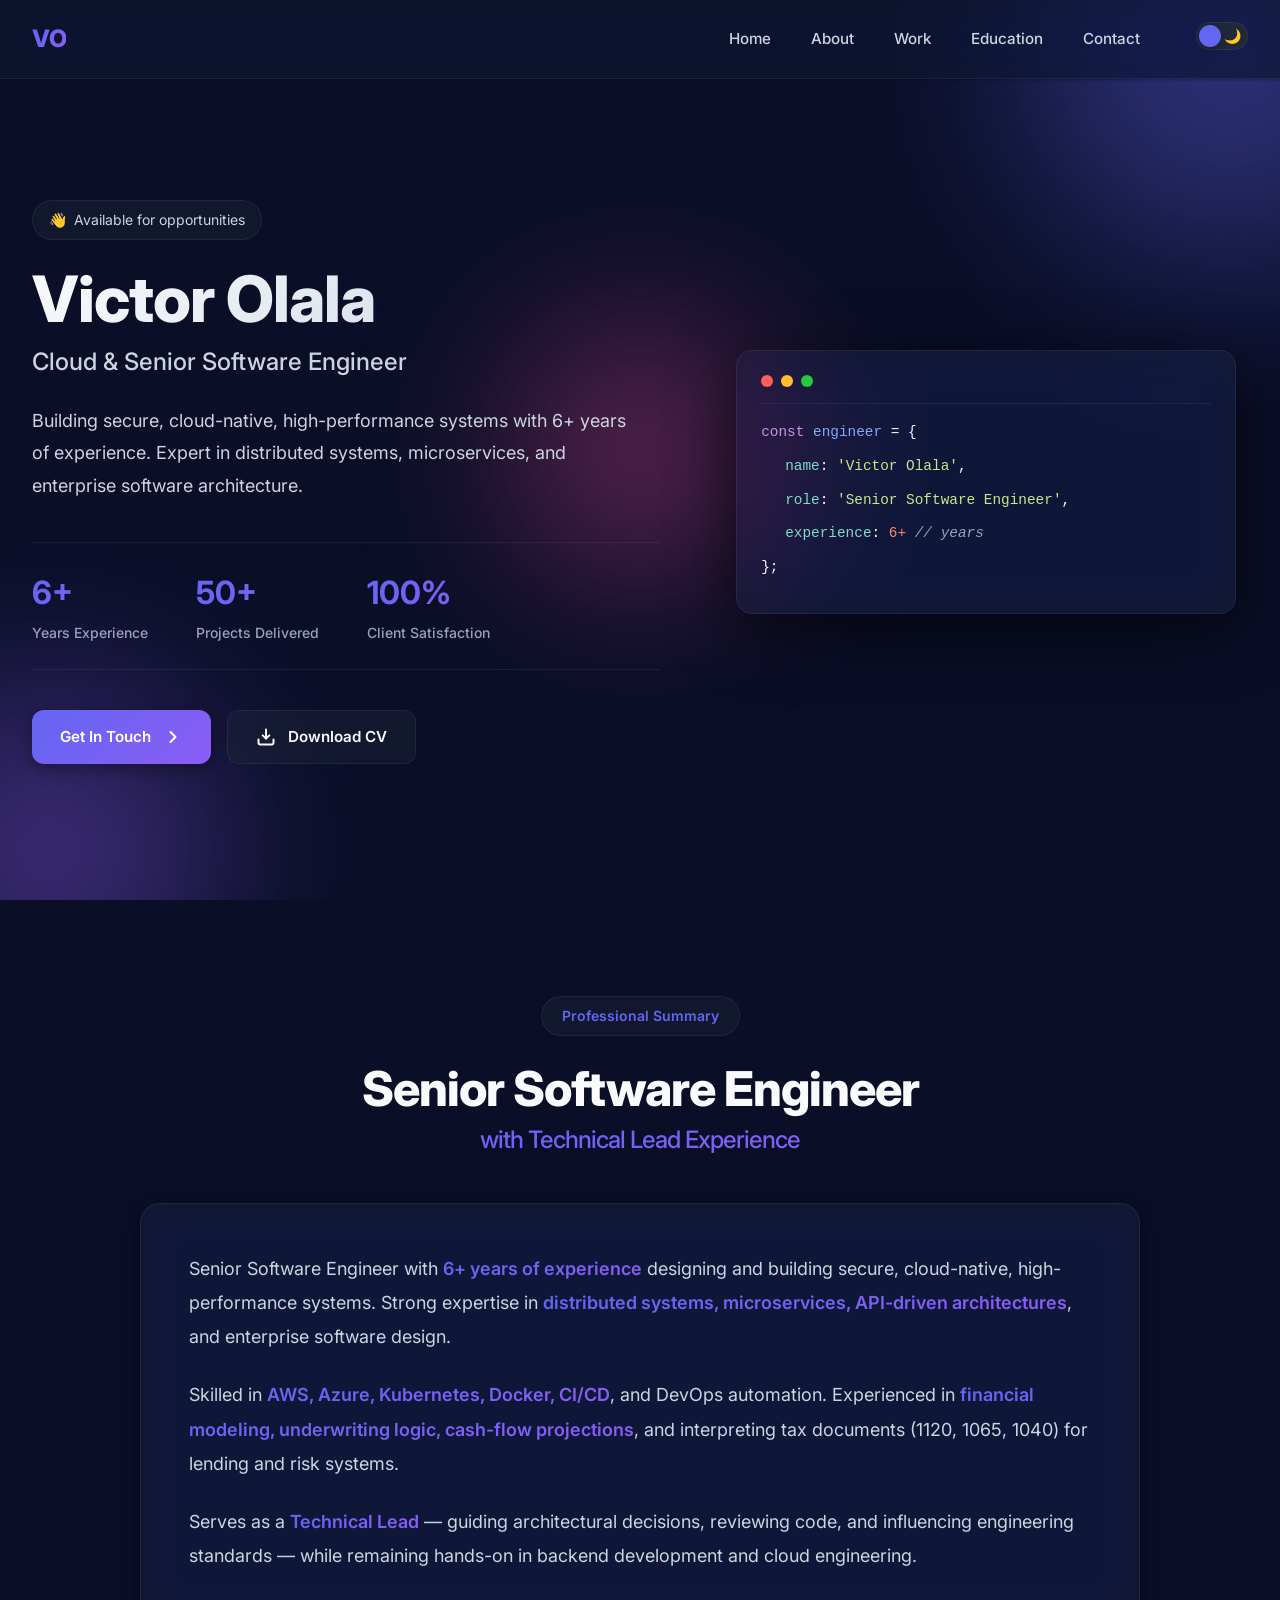
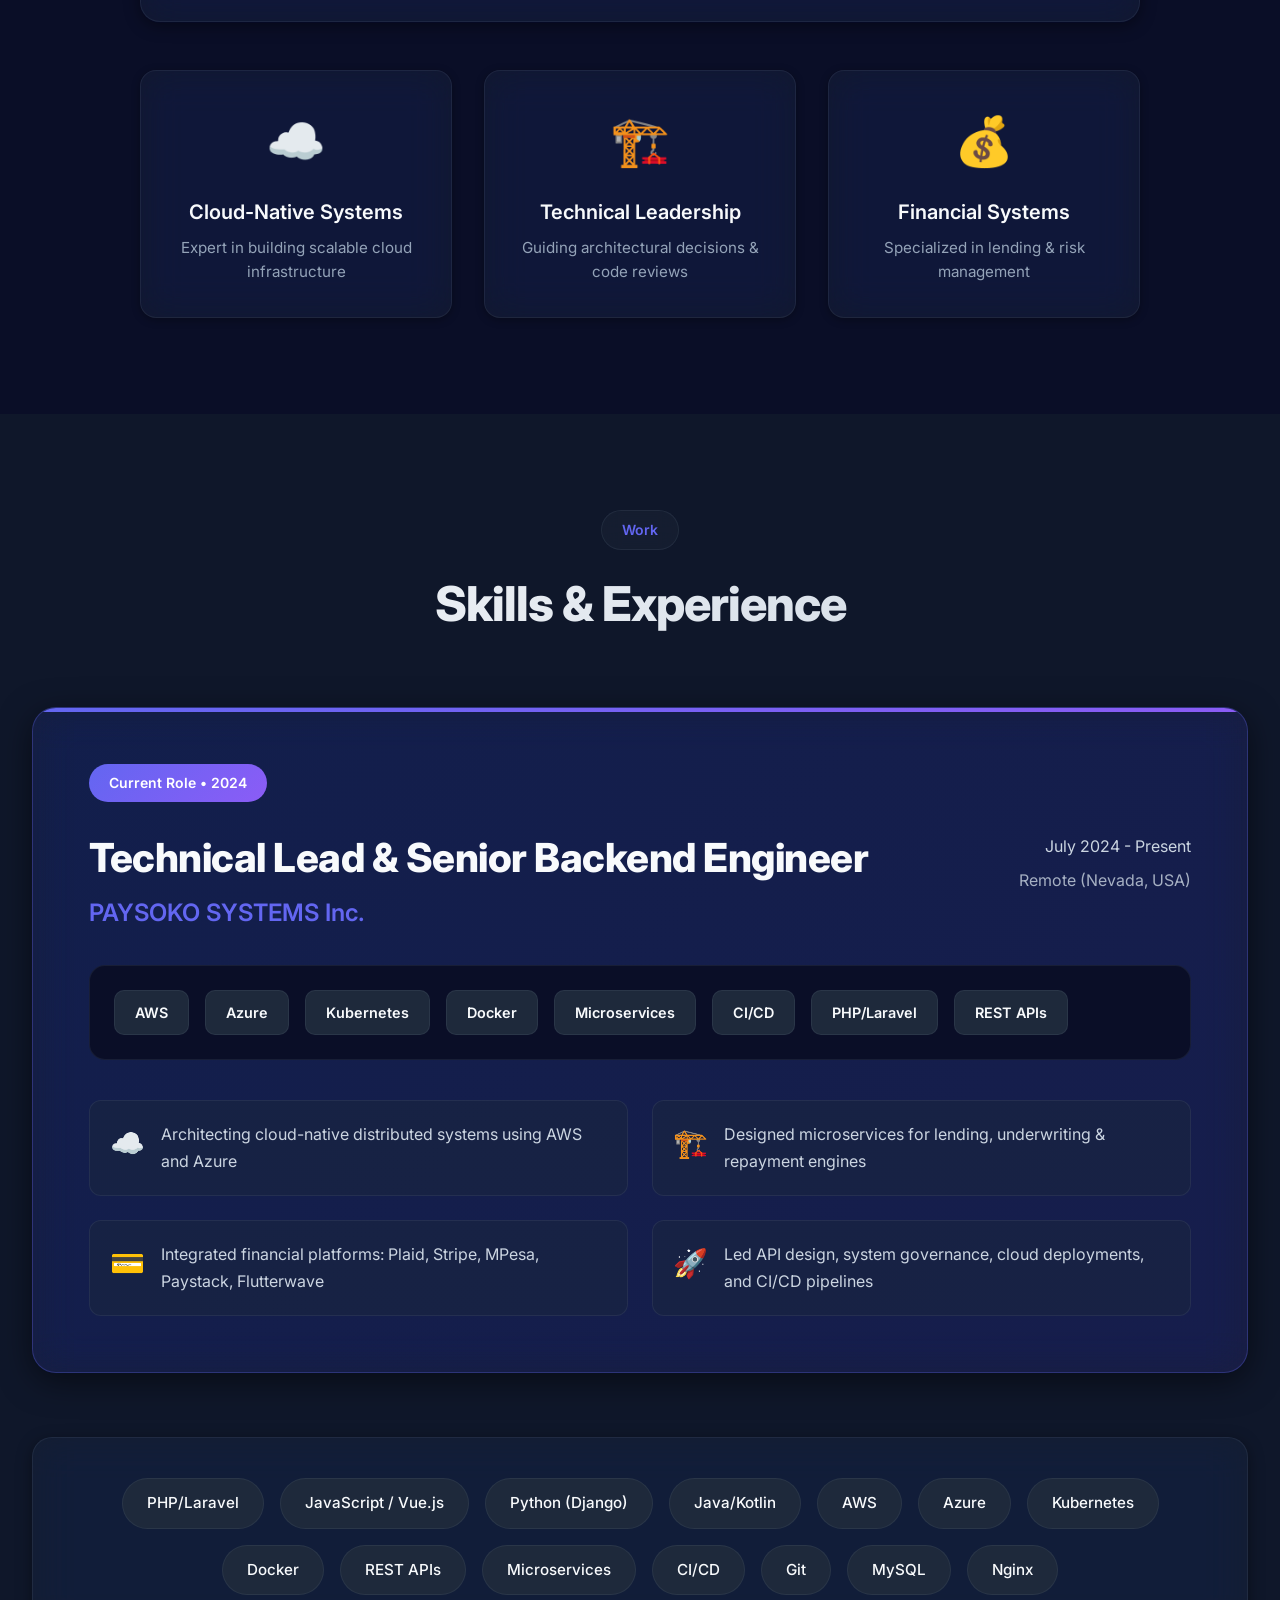
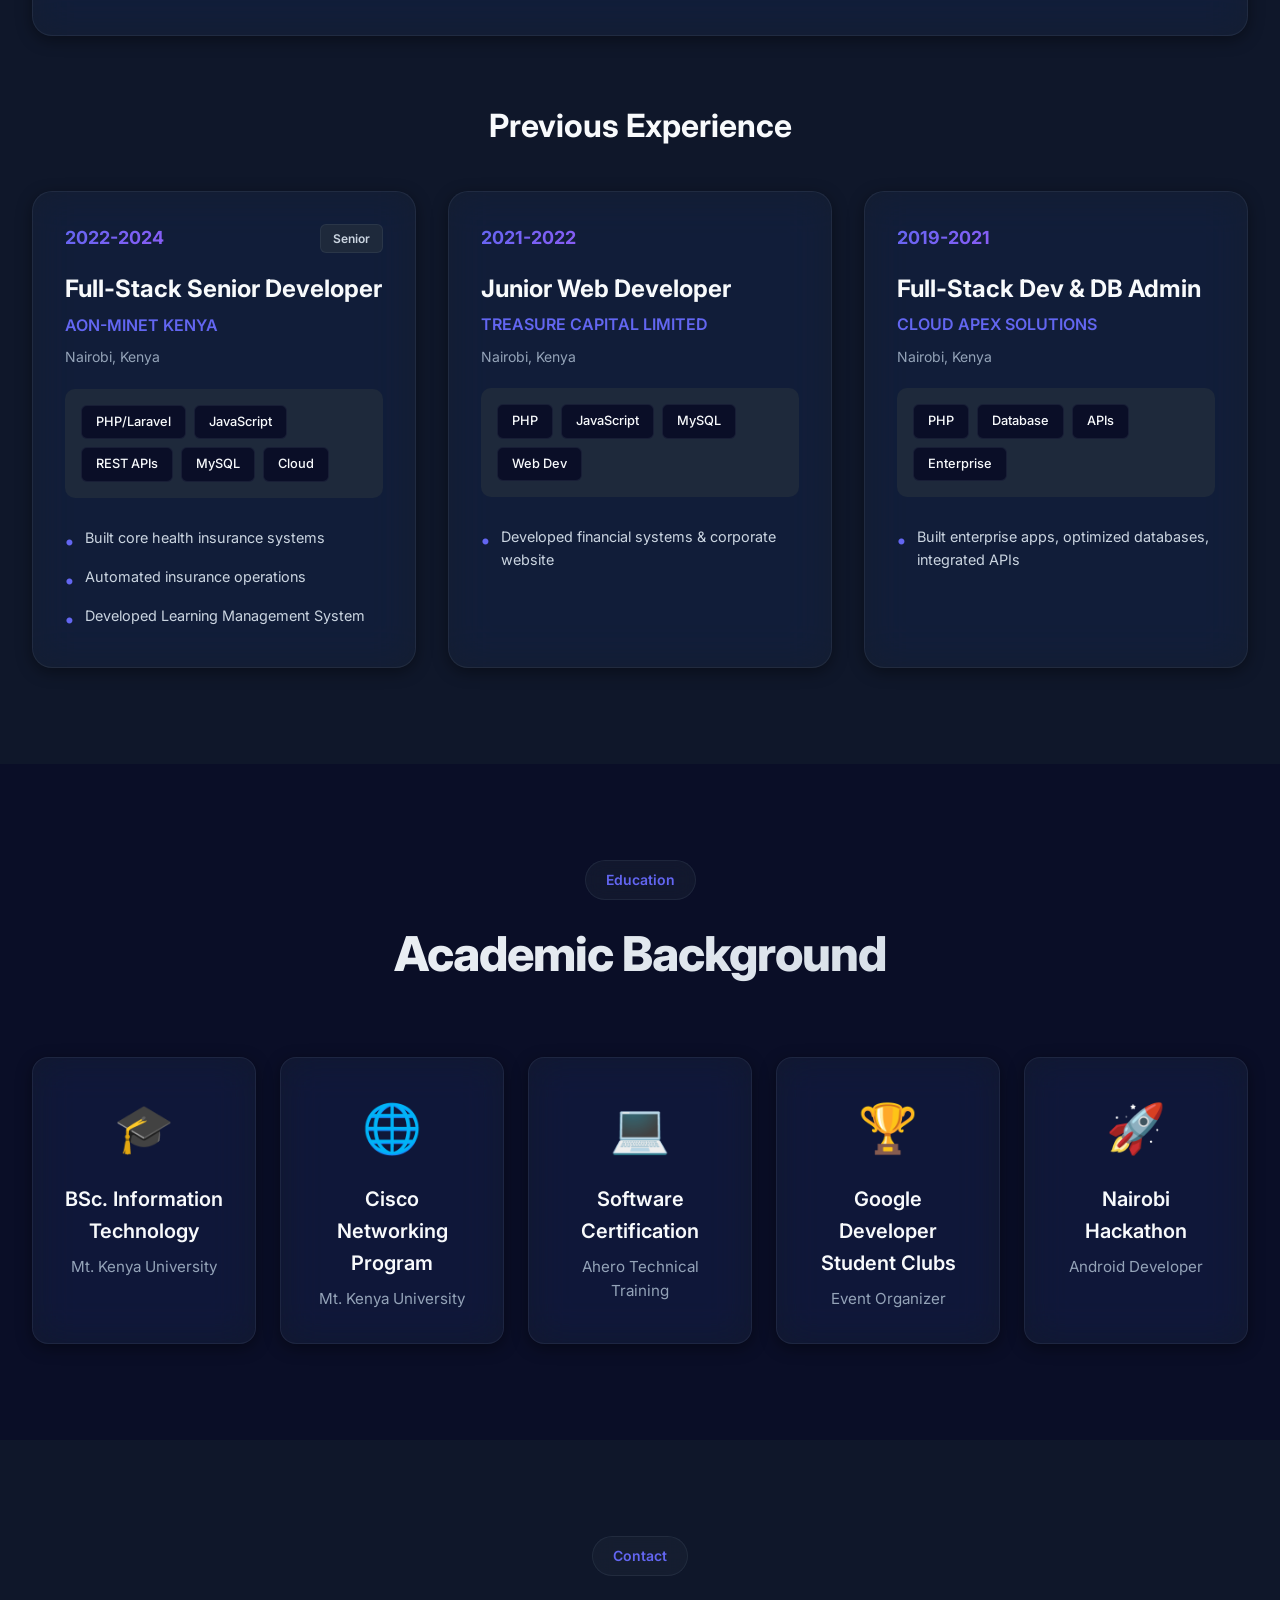
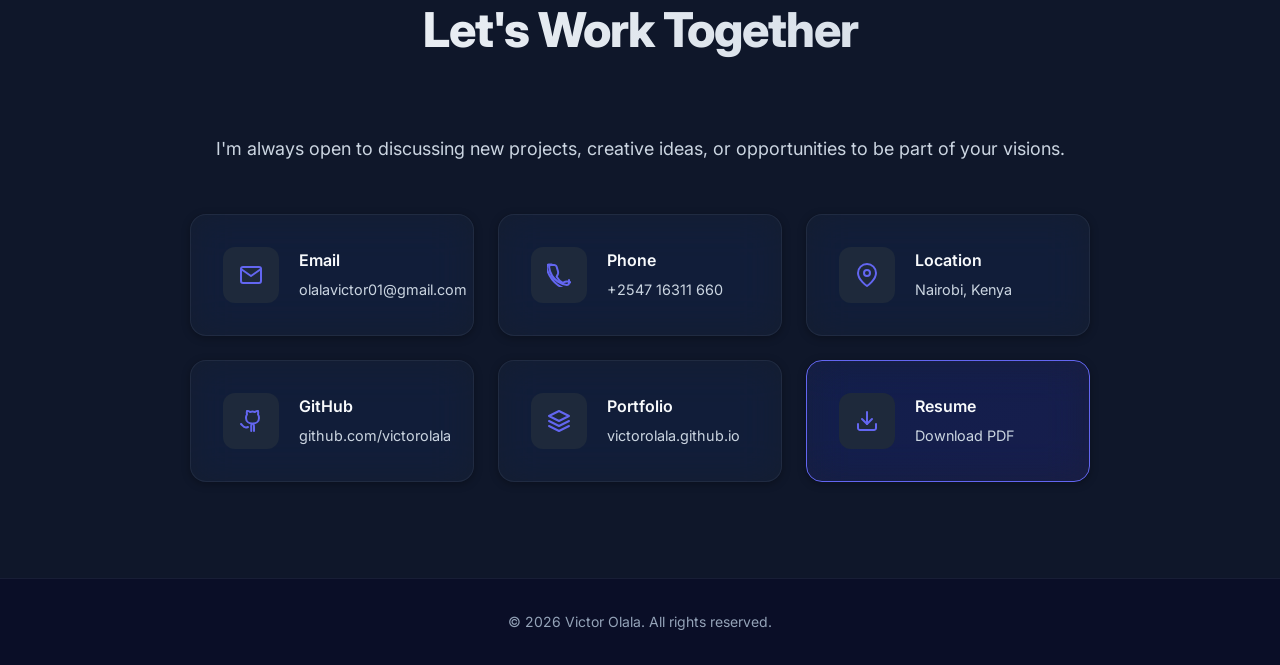
==== index.html @ e2eac25a "first commit" ====
<!DOCTYPE html>
<html lang="en">
<head>
    <meta charset="UTF-8">
    <meta name="viewport" content="width=device-width, initial-scale=1.0">
    <title>Victor Olala - Cloud & Senior Software Engineer</title>
    <link rel="stylesheet" href="styles.css">
    <link rel="preconnect" href="https://fonts.googleapis.com">
    <link rel="preconnect" href="https://fonts.gstatic.com" crossorigin>
    <link href="https://fonts.googleapis.com/css2?family=Inter:wght@300;400;500;600;700;800&display=swap" rel="stylesheet">
</head>
<body>
    <!-- Navigation -->
    <nav class="navbar">
        <div class="nav-container">
            <div class="logo">
                <span class="logo-text">VO</span>
            </div>
            <ul class="nav-menu">
                <li><a href="#home" class="nav-link">Home</a></li>
                <li><a href="#about" class="nav-link">About</a></li>
                <li><a href="#work" class="nav-link">Work</a></li>
                <li><a href="#education" class="nav-link">Education</a></li>
                <li><a href="#contact" class="nav-link">Contact</a></li>
                <li>
                    <button class="theme-toggle" id="themeToggle" aria-label="Toggle theme">
                        <span class="theme-toggle-icon sun">☀️</span>
                        <span class="theme-toggle-icon moon">🌙</span>
                    </button>
                </li>
            </ul>
            <div class="hamburger">
                <span></span>
                <span></span>
                <span></span>
            </div>
        </div>
    </nav>

    <!-- Hero Section -->
    <section id="home" class="hero">
        <div class="hero-background">
            <div class="gradient-orb orb-1"></div>
            <div class="gradient-orb orb-2"></div>
            <div class="gradient-orb orb-3"></div>
        </div>
        <div class="container hero-container">
            <div class="hero-content">
                <div class="hero-text">
                    <div class="hero-badge">
                        <span>👋</span> Available for opportunities
                    </div>
                    <h1 class="hero-title">
                        <span class="name-highlight">Victor Olala</span>
                        <span class="title-sub">Cloud & Senior Software Engineer</span>
                    </h1>
                    <p class="hero-description">
                        Building secure, cloud-native, high-performance systems with 6+ years of experience. 
                        Expert in distributed systems, microservices, and enterprise software architecture.
                    </p>
                    <div class="hero-stats">
                        <div class="stat-item">
                            <div class="stat-number">6+</div>
                            <div class="stat-label">Years Experience</div>
                        </div>
                        <div class="stat-item">
                            <div class="stat-number">50+</div>
                            <div class="stat-label">Projects Delivered</div>
                        </div>
                        <div class="stat-item">
                            <div class="stat-number">100%</div>
                            <div class="stat-label">Client Satisfaction</div>
                        </div>
                    </div>
                    <div class="hero-buttons">
                        <a href="#contact" class="btn btn-primary">
                            <span>Get In Touch</span>
                            <svg width="20" height="20" viewBox="0 0 20 20" fill="none">
                                <path d="M7.5 15L12.5 10L7.5 5" stroke="currentColor" stroke-width="2" stroke-linecap="round" stroke-linejoin="round"/>
                            </svg>
                        </a>
                        <a href="my_cv/Victor_Olala_Senior_Software_Engineer.pdf" download class="btn btn-secondary">
                            <svg width="20" height="20" viewBox="0 0 20 20" fill="none">
                                <path d="M17.5 12.5V15.8333C17.5 16.2754 17.3244 16.6993 17.0118 17.0118C16.6993 17.3244 16.2754 17.5 15.8333 17.5H4.16667C3.72464 17.5 3.30072 17.3244 2.98816 17.0118C2.67559 16.6993 2.5 16.2754 2.5 15.8333V12.5M13.3333 8.33333L10 11.6667M10 11.6667L6.66667 8.33333M10 11.6667V2.5" stroke="currentColor" stroke-width="2" stroke-linecap="round" stroke-linejoin="round"/>
                            </svg>
                            <span>Download CV</span>
                        </a>
                    </div>
                </div>
                <div class="hero-visual">
                    <div class="hero-card">
                        <div class="card-header">
                            <div class="card-dots">
                                <span></span>
                                <span></span>
                                <span></span>
                            </div>
                        </div>
                        <div class="code-preview">
                            <div class="code-line">
                                <span class="code-keyword">const</span> 
                                <span class="code-var">engineer</span> = {
                            </div>
                            <div class="code-line indent">
                                <span class="code-property">name</span>: 
                                <span class="code-string">'Victor Olala'</span>,
                            </div>
                            <div class="code-line indent">
                                <span class="code-property">role</span>: 
                                <span class="code-string">'Senior Software Engineer'</span>,
                            </div>
                            <div class="code-line indent">
                                <span class="code-property">experience</span>: 
                                <span class="code-number">6+</span> 
                                <span class="code-comment">// years</span>
                            </div>
                            <div class="code-line">};</div>
                        </div>
                    </div>
                </div>
            </div>
        </div>
    </section>

    <!-- About Section -->
    <section id="about" class="section about-section">
        <div class="container">
            <div class="about-content-wrapper">
                <div class="about-header">
                    <span class="about-badge">Professional Summary</span>
                    <h2 class="about-title">
                        Senior Software Engineer
                        <span class="about-subtitle">with Technical Lead Experience</span>
                    </h2>
                </div>
                <div class="about-text-content">
                    <p class="about-paragraph">
                        Senior Software Engineer with <strong>6+ years of experience</strong> designing and building secure, cloud-native, high-performance systems. 
                        Strong expertise in <strong>distributed systems, microservices, API-driven architectures</strong>, and enterprise software design.
                    </p>
                    <p class="about-paragraph">
                        Skilled in <strong>AWS, Azure, Kubernetes, Docker, CI/CD</strong>, and DevOps automation. Experienced in <strong>financial modeling, underwriting logic, cash-flow projections</strong>, and interpreting tax documents (1120, 1065, 1040) for lending and risk systems.
                    </p>
                    <p class="about-paragraph">
                        Serves as a <strong>Technical Lead</strong> — guiding architectural decisions, reviewing code, and influencing engineering standards — while remaining hands-on in backend development and cloud engineering.
                    </p>
                </div>
                <div class="about-highlights">
                    <div class="highlight-item">
                        <div class="highlight-icon">☁️</div>
                        <div class="highlight-text">
                            <h4>Cloud-Native Systems</h4>
                            <p>Expert in building scalable cloud infrastructure</p>
                        </div>
                    </div>
                    <div class="highlight-item">
                        <div class="highlight-icon">🏗️</div>
                        <div class="highlight-text">
                            <h4>Technical Leadership</h4>
                            <p>Guiding architectural decisions & code reviews</p>
                        </div>
                    </div>
                    <div class="highlight-item">
                        <div class="highlight-icon">💰</div>
                        <div class="highlight-text">
                            <h4>Financial Systems</h4>
                            <p>Specialized in lending & risk management</p>
                        </div>
                    </div>
                </div>
            </div>
        </div>
    </section>

    <!-- Work Section -->
    <section id="work" class="section work-section">
        <div class="container">
            <div class="section-header">
                <span class="section-label">Work</span>
                <h2 class="section-title">Skills & Experience</h2>
            </div>
            
            <!-- Featured Current Role -->
            <div class="featured-experience">
                <div class="featured-card">
                    <div class="featured-badge">Current Role • 2024</div>
                    <div class="featured-header">
                        <div>
                            <h3 class="featured-title">Technical Lead & Senior Backend Engineer</h3>
                            <div class="featured-company">PAYSOKO SYSTEMS Inc.</div>
                        </div>
                        <div class="featured-meta">
                            <div class="featured-date">July 2024 - Present</div>
                            <div class="featured-location">Remote (Nevada, USA)</div>
                        </div>
                    </div>
                    <div class="featured-skills">
                        <span class="featured-skill">AWS</span>
                        <span class="featured-skill">Azure</span>
                        <span class="featured-skill">Kubernetes</span>
                        <span class="featured-skill">Docker</span>
                        <span class="featured-skill">Microservices</span>
                        <span class="featured-skill">CI/CD</span>
                        <span class="featured-skill">PHP/Laravel</span>
                        <span class="featured-skill">REST APIs</span>
                    </div>
                    <div class="featured-duties">
                        <div class="duty-item">
                            <div class="duty-icon">☁️</div>
                            <p>Architecting cloud-native distributed systems using AWS and Azure</p>
                        </div>
                        <div class="duty-item">
                            <div class="duty-icon">🏗️</div>
                            <p>Designed microservices for lending, underwriting & repayment engines</p>
                        </div>
                        <div class="duty-item">
                            <div class="duty-icon">💳</div>
                            <p>Integrated financial platforms: Plaid, Stripe, MPesa, Paystack, Flutterwave</p>
                        </div>
                        <div class="duty-item">
                            <div class="duty-icon">🚀</div>
                            <p>Led API design, system governance, cloud deployments, and CI/CD pipelines</p>
                        </div>
                    </div>
                </div>
            </div>

            <!-- Skills Cloud -->
            <div class="skills-cloud">
                <div class="skills-cloud-content">
                    <span class="skill-cloud-tag">PHP/Laravel</span>
                    <span class="skill-cloud-tag">JavaScript / Vue.js</span>
                    <span class="skill-cloud-tag">Python (Django)</span>
                    <span class="skill-cloud-tag">Java/Kotlin</span>
                    <span class="skill-cloud-tag">AWS</span>
                    <span class="skill-cloud-tag">Azure</span>
                    <span class="skill-cloud-tag">Kubernetes</span>
                    <span class="skill-cloud-tag">Docker</span>
                    <span class="skill-cloud-tag">REST APIs</span>
                    <span class="skill-cloud-tag">Microservices</span>
                    <span class="skill-cloud-tag">CI/CD</span>
                    <span class="skill-cloud-tag">Git</span>
                    <span class="skill-cloud-tag">MySQL</span>
                    <span class="skill-cloud-tag">Nginx</span>
                </div>
            </div>

            <!-- Past Experiences Grid -->
            <div class="past-experiences">
                <h3 class="past-exp-title">Previous Experience</h3>
                <div class="experiences-grid">
                    <div class="exp-card-mini">
                        <div class="exp-card-mini-header">
                            <div class="exp-card-mini-year">2022-2024</div>
                            <div class="exp-card-mini-badge">Senior</div>
                        </div>
                        <h4 class="exp-card-mini-title">Full-Stack Senior Developer</h4>
                        <div class="exp-card-mini-company">AON-MINET KENYA</div>
                        <div class="exp-card-mini-location">Nairobi, Kenya</div>
                        <div class="exp-card-mini-skills">
                            <span>PHP/Laravel</span>
                            <span>JavaScript</span>
                            <span>REST APIs</span>
                            <span>MySQL</span>
                            <span>Cloud</span>
                        </div>
                        <ul class="exp-card-mini-duties">
                            <li>Built core health insurance systems</li>
                            <li>Automated insurance operations</li>
                            <li>Developed Learning Management System</li>
                        </ul>
                    </div>

                    <div class="exp-card-mini">
                        <div class="exp-card-mini-header">
                            <div class="exp-card-mini-year">2021-2022</div>
                        </div>
                        <h4 class="exp-card-mini-title">Junior Web Developer</h4>
                        <div class="exp-card-mini-company">TREASURE CAPITAL LIMITED</div>
                        <div class="exp-card-mini-location">Nairobi, Kenya</div>
                        <div class="exp-card-mini-skills">
                            <span>PHP</span>
                            <span>JavaScript</span>
                            <span>MySQL</span>
                            <span>Web Dev</span>
                        </div>
                        <ul class="exp-card-mini-duties">
                            <li>Developed financial systems & corporate website</li>
                        </ul>
                    </div>

                    <div class="exp-card-mini">
                        <div class="exp-card-mini-header">
                            <div class="exp-card-mini-year">2019-2021</div>
                        </div>
                        <h4 class="exp-card-mini-title">Full-Stack Dev & DB Admin</h4>
                        <div class="exp-card-mini-company">CLOUD APEX SOLUTIONS</div>
                        <div class="exp-card-mini-location">Nairobi, Kenya</div>
                        <div class="exp-card-mini-skills">
                            <span>PHP</span>
                            <span>Database</span>
                            <span>APIs</span>
                            <span>Enterprise</span>
                        </div>
                        <ul class="exp-card-mini-duties">
                            <li>Built enterprise apps, optimized databases, integrated APIs</li>
                        </ul>
                    </div>
                </div>
            </div>
        </div>
    </section>

    <!-- Education Section -->
    <section id="education" class="section education-section">
        <div class="container">
            <div class="section-header">
                <span class="section-label">Education</span>
                <h2 class="section-title">Academic Background</h2>
            </div>
            <div class="education-grid-modern">
                <div class="education-card-modern">
                    <div class="edu-icon">🎓</div>
                    <h3 class="edu-title">BSc. Information Technology</h3>
                    <p class="edu-institution">Mt. Kenya University</p>
                </div>
                <div class="education-card-modern">
                    <div class="edu-icon">🌐</div>
                    <h3 class="edu-title">Cisco Networking Program</h3>
                    <p class="edu-institution">Mt. Kenya University</p>
                </div>
                <div class="education-card-modern">
                    <div class="edu-icon">💻</div>
                    <h3 class="edu-title">Software Certification</h3>
                    <p class="edu-institution">Ahero Technical Training</p>
                </div>
                <div class="education-card-modern">
                    <div class="edu-icon">🏆</div>
                    <h3 class="edu-title">Google Developer Student Clubs</h3>
                    <p class="edu-institution">Event Organizer</p>
                </div>
                <div class="education-card-modern">
                    <div class="edu-icon">🚀</div>
                    <h3 class="edu-title">Nairobi Hackathon</h3>
                    <p class="edu-institution">Android Developer</p>
                </div>
            </div>
        </div>
    </section>

    <!-- Contact Section -->
    <section id="contact" class="section contact-section">
        <div class="container">
            <div class="section-header">
                <span class="section-label">Contact</span>
                <h2 class="section-title">Let's Work Together</h2>
            </div>
            <div class="contact-wrapper">
                <div class="contact-content-modern">
                    <p class="contact-intro">
                        I'm always open to discussing new projects, creative ideas, or opportunities to be part of your visions.
                    </p>
                    <div class="contact-grid">
                        <a href="mailto:olalavictor01@gmail.com" class="contact-card">
                            <div class="contact-icon-wrapper">
                                <svg width="24" height="24" viewBox="0 0 24 24" fill="none">
                                    <path d="M4 4H20C21.1 4 22 4.9 22 6V18C22 19.1 21.1 20 20 20H4C2.9 20 2 19.1 2 18V6C2 4.9 2.9 4 4 4Z" stroke="currentColor" stroke-width="2" stroke-linecap="round" stroke-linejoin="round"/>
                                    <path d="M22 6L12 13L2 6" stroke="currentColor" stroke-width="2" stroke-linecap="round" stroke-linejoin="round"/>
                                </svg>
                            </div>
                            <div class="contact-info">
                                <h4>Email</h4>
                                <p>olalavictor01@gmail.com</p>
                            </div>
                        </a>
                        <a href="tel:+254716311660" class="contact-card">
                            <div class="contact-icon-wrapper">
                                <svg width="24" height="24" viewBox="0 0 24 24" fill="none">
                                    <path d="M22 16.92V19.92C22.0011 20.1985 21.9441 20.4742 21.8325 20.7292C21.7209 20.9842 21.5573 21.213 21.3522 21.4008C21.1472 21.5886 20.9053 21.7315 20.6413 21.8207C20.3773 21.9099 20.0971 21.9436 19.82 21.92C16.7428 21.5856 13.787 20.5341 11.19 18.85C8.77382 17.3147 6.72533 15.2662 5.19 12.85C3.49997 10.2412 2.44824 7.27099 2.12 4.18C2.09669 3.90347 2.13089 3.62379 2.22049 3.36021C2.31008 3.09663 2.45323 2.85502 2.641 2.65C2.82878 2.44498 3.05758 2.28126 3.31264 2.16945C3.56769 2.05764 3.84336 2.00014 4.12 2H7.12C7.68185 1.99522 8.22799 2.16708 8.67649 2.48851C9.12499 2.80994 9.45373 3.26629 9.62 3.79L10.9 8.07C11.0617 8.58086 11.1352 9.12389 11.1159 9.66747C11.0966 10.2111 10.9849 10.7452 10.787 11.24L9.62 13.71C11.1339 16.2023 13.2977 18.3661 15.79 19.88L18.26 18.71C18.7561 18.5133 19.2912 18.4019 19.8357 18.3826C20.3803 18.3633 20.9234 18.4365 21.43 18.6L25.71 19.88C26.2318 20.0456 26.6855 20.3725 27.0049 20.8192C27.3243 21.2659 27.4942 21.8101 27.49 22.37V25.37C27.4858 25.6481 27.4223 25.9224 27.3038 26.1744C27.1853 26.4264 27.0146 26.6504 26.8031 26.8319C26.5916 27.0134 26.3442 27.1484 26.0771 27.2286C25.81 27.3088 25.5292 27.3323 25.25 27.3C19.82 26.88 14.62 24.89 10.19 21.5C5.49997 17.83 1.99997 12.73 0.189971 7.08C-0.240029 5.65 -0.240029 4.15 0.189971 2.72C0.409971 2.01 0.999971 1.5 1.72997 1.5H4.72997" stroke="currentColor" stroke-width="2" stroke-linecap="round" stroke-linejoin="round"/>
                                </svg>
                            </div>
                            <div class="contact-info">
                                <h4>Phone</h4>
                                <p>+2547 16311 660</p>
                            </div>
                        </a>
                        <div class="contact-card">
                            <div class="contact-icon-wrapper">
                                <svg width="24" height="24" viewBox="0 0 24 24" fill="none">
                                    <path d="M21 10C21 17 12 23 12 23C12 23 3 17 3 10C3 7.61305 3.94821 5.32387 5.63604 3.63604C7.32387 1.94821 9.61305 1 12 1C14.3869 1 16.6761 1.94821 18.364 3.63604C20.0518 5.32387 21 7.61305 21 10Z" stroke="currentColor" stroke-width="2" stroke-linecap="round" stroke-linejoin="round"/>
                                    <path d="M12 13C13.6569 13 15 11.6569 15 10C15 8.34315 13.6569 7 12 7C10.3431 7 9 8.34315 9 10C9 11.6569 10.3431 13 12 13Z" stroke="currentColor" stroke-width="2" stroke-linecap="round" stroke-linejoin="round"/>
                                </svg>
                            </div>
                            <div class="contact-info">
                                <h4>Location</h4>
                                <p>Nairobi, Kenya</p>
                            </div>
                        </div>
                        <a href="https://github.com/victorolala" target="_blank" rel="noopener noreferrer" class="contact-card">
                            <div class="contact-icon-wrapper">
                                <svg width="24" height="24" viewBox="0 0 24 24" fill="none">
                                    <path d="M15 22V18C15.1392 16.7473 14.78 15.4901 14 14.5C17 14.5 20 12.5 20 9C20.08 7.75 19.73 6.52 19 5.5C19.28 4.35 19.28 3.15 19 2C19 2 18 1.5 16 3C14.36 2.5 12.64 2.5 11 3C9 1.5 8 2 8 2C7.7 3.15 7.7 4.35 8 5.5C7.27189 6.51588 6.91851 7.75279 7 9C7 12.5 10 14.5 13 14.5C12.61 15.1 12.36 15.75 12.25 16.43C12.135 17.15 12.135 17.88 12.25 18.6V22" stroke="currentColor" stroke-width="2" stroke-linecap="round" stroke-linejoin="round"/>
                                    <path d="M9 18C4 20 4 16 2 15" stroke="currentColor" stroke-width="2" stroke-linecap="round" stroke-linejoin="round"/>
                                </svg>
                            </div>
                            <div class="contact-info">
                                <h4>GitHub</h4>
                                <p>github.com/victorolala</p>
                            </div>
                        </a>
                        <a href="https://victorolala.github.io" target="_blank" rel="noopener noreferrer" class="contact-card">
                            <div class="contact-icon-wrapper">
                                <svg width="24" height="24" viewBox="0 0 24 24" fill="none">
                                    <path d="M12 2L2 7L12 12L22 7L12 2Z" stroke="currentColor" stroke-width="2" stroke-linecap="round" stroke-linejoin="round"/>
                                    <path d="M2 17L12 22L22 17" stroke="currentColor" stroke-width="2" stroke-linecap="round" stroke-linejoin="round"/>
                                    <path d="M2 12L12 17L22 12" stroke="currentColor" stroke-width="2" stroke-linecap="round" stroke-linejoin="round"/>
                                </svg>
                            </div>
                            <div class="contact-info">
                                <h4>Portfolio</h4>
                                <p>victorolala.github.io</p>
                            </div>
                        </a>
                        <a href="my_cv/Victor_Olala_Senior_Software_Engineer.pdf" download class="contact-card contact-cv-card">
                            <div class="contact-icon-wrapper">
                                <svg width="24" height="24" viewBox="0 0 24 24" fill="none">
                                    <path d="M21 15V19C21 19.5304 20.7893 20.0391 20.4142 20.4142C20.0391 20.7893 19.5304 21 19 21H5C4.46957 21 3.96086 20.7893 3.58579 20.4142C3.21071 20.0391 3 19.5304 3 19V15" stroke="currentColor" stroke-width="2" stroke-linecap="round" stroke-linejoin="round"/>
                                    <path d="M7 10L12 15L17 10" stroke="currentColor" stroke-width="2" stroke-linecap="round" stroke-linejoin="round"/>
                                    <path d="M12 15V3" stroke="currentColor" stroke-width="2" stroke-linecap="round" stroke-linejoin="round"/>
                                </svg>
                            </div>
                            <div class="contact-info">
                                <h4>Resume</h4>
                                <p>Download PDF</p>
                            </div>
                        </a>
                    </div>
                </div>
            </div>
        </div>
    </section>

    <!-- Footer -->
    <footer class="footer">
        <div class="container">
            <p>&copy; <span id="currentYear"></span> Victor Olala. All rights reserved.</p>
        </div>
    </footer>

    <script src="script.js"></script>
</body>
</html>
---- styles.css ----
/* Reset and Base Styles */
* {
    margin: 0;
    padding: 0;
    box-sizing: border-box;
}

:root {
    --primary-color: #6366f1;
    --primary-dark: #4f46e5;
    --secondary-color: #8b5cf6;
    --accent-color: #ec4899;
    
    /* Dark Theme (Default) */
    --text-primary: #f8fafc;
    --text-secondary: #cbd5e1;
    --text-tertiary: #94a3b8;
    --bg-primary: #0a0e27;
    --bg-secondary: #0f172a;
    --bg-tertiary: #1e293b;
    --bg-card: rgba(30, 41, 59, 0.4);
    --bg-card-hover: rgba(30, 41, 59, 0.6);
    --border-color: rgba(148, 163, 184, 0.1);
    --border-hover: rgba(99, 102, 241, 0.3);
    --shadow-sm: 0 2px 8px rgba(0, 0, 0, 0.3);
    --shadow-md: 0 4px 16px rgba(0, 0, 0, 0.4);
    --shadow-lg: 0 8px 32px rgba(0, 0, 0, 0.5);
    --shadow-xl: 0 16px 64px rgba(0, 0, 0, 0.6);
    --glass-bg: rgba(15, 23, 42, 0.7);
    --glass-border: rgba(255, 255, 255, 0.1);
}

[data-theme="light"] {
    /* Light Theme */
    --text-primary: #0f172a;
    --text-secondary: #475569;
    --text-tertiary: #64748b;
    --bg-primary: #ffffff;
    --bg-secondary: #f8fafc;
    --bg-tertiary: #f1f5f9;
    --bg-card: rgba(255, 255, 255, 0.8);
    --bg-card-hover: rgba(255, 255, 255, 0.95);
    --border-color: rgba(148, 163, 184, 0.2);
    --border-hover: rgba(99, 102, 241, 0.4);
    --shadow-sm: 0 2px 8px rgba(0, 0, 0, 0.05);
    --shadow-md: 0 4px 16px rgba(0, 0, 0, 0.08);
    --shadow-lg: 0 8px 32px rgba(0, 0, 0, 0.12);
    --shadow-xl: 0 16px 64px rgba(0, 0, 0, 0.16);
    --glass-bg: rgba(255, 255, 255, 0.8);
    --glass-border: rgba(0, 0, 0, 0.1);
}

html {
    scroll-behavior: smooth;
}

body {
    font-family: 'Inter', -apple-system, BlinkMacSystemFont, 'Segoe UI', sans-serif;
    color: var(--text-primary);
    background-color: var(--bg-primary);
    line-height: 1.6;
    overflow-x: hidden;
    -webkit-font-smoothing: antialiased;
    -moz-osx-font-smoothing: grayscale;
}

.container {
    max-width: 1280px;
    margin: 0 auto;
    padding: 0 2rem;
}

/* Navigation */
.navbar {
    position: fixed;
    top: 0;
    left: 0;
    right: 0;
    background: var(--glass-bg);
    backdrop-filter: blur(20px) saturate(180%);
    -webkit-backdrop-filter: blur(20px) saturate(180%);
    border-bottom: 1px solid var(--border-color);
    z-index: 1000;
    transition: all 0.3s ease;
}

.nav-container {
    max-width: 1280px;
    margin: 0 auto;
    padding: 1.25rem 2rem;
    display: flex;
    justify-content: space-between;
    align-items: center;
}

.logo-text {
    font-size: 1.5rem;
    font-weight: 800;
    background: linear-gradient(135deg, var(--primary-color), var(--secondary-color));
    -webkit-background-clip: text;
    -webkit-text-fill-color: transparent;
    background-clip: text;
    letter-spacing: -0.5px;
}

.nav-menu {
    display: flex;
    list-style: none;
    gap: 2.5rem;
    align-items: center;
}

.nav-link {
    text-decoration: none;
    color: var(--text-secondary);
    font-weight: 500;
    font-size: 0.95rem;
    transition: all 0.3s ease;
    position: relative;
    padding: 0.5rem 0;
}

.nav-link::after {
    content: '';
    position: absolute;
    bottom: 0;
    left: 0;
    width: 0;
    height: 2px;
    background: linear-gradient(135deg, var(--primary-color), var(--secondary-color));
    transition: width 0.3s ease;
}

.nav-link:hover {
    color: var(--text-primary);
}

.nav-link:hover::after {
    width: 100%;
}

/* Theme Toggle */
.theme-toggle {
    background: var(--bg-tertiary);
    border: 1px solid var(--border-color);
    border-radius: 50px;
    width: 52px;
    height: 28px;
    position: relative;
    cursor: pointer;
    transition: all 0.3s ease;
    margin-left: 1rem;
}

.theme-toggle::before {
    content: '';
    position: absolute;
    width: 22px;
    height: 22px;
    border-radius: 50%;
    background: var(--primary-color);
    top: 2px;
    left: 2px;
    transition: all 0.3s ease;
    box-shadow: var(--shadow-sm);
}

[data-theme="light"] .theme-toggle::before {
    transform: translateX(24px);
}

.theme-toggle-icon {
    position: absolute;
    top: 50%;
    transform: translateY(-50%);
    font-size: 14px;
    transition: opacity 0.3s ease;
}

.theme-toggle-icon.sun {
    left: 6px;
    opacity: 0;
}

.theme-toggle-icon.moon {
    right: 6px;
    opacity: 1;
}

[data-theme="light"] .theme-toggle-icon.sun {
    opacity: 1;
}

[data-theme="light"] .theme-toggle-icon.moon {
    opacity: 0;
}

.hamburger {
    display: none;
    flex-direction: column;
    cursor: pointer;
    gap: 4px;
}

.hamburger span {
    width: 25px;
    height: 3px;
    background: var(--text-primary);
    transition: all 0.3s ease;
    border-radius: 2px;
}

/* Hero Section */
.hero {
    min-height: 100vh;
    display: flex;
    align-items: center;
    position: relative;
    overflow: hidden;
    padding: 8rem 0 4rem;
}

.hero-background {
    position: absolute;
    top: 0;
    left: 0;
    right: 0;
    bottom: 0;
    overflow: hidden;
    z-index: 0;
}

.gradient-orb {
    position: absolute;
    border-radius: 50%;
    filter: blur(80px);
    opacity: 0.5;
    animation: float 20s ease-in-out infinite;
}

.orb-1 {
    width: 500px;
    height: 500px;
    background: radial-gradient(circle, var(--primary-color), transparent);
    top: -200px;
    right: -200px;
    animation-delay: 0s;
}

.orb-2 {
    width: 400px;
    height: 400px;
    background: radial-gradient(circle, var(--secondary-color), transparent);
    bottom: -150px;
    left: -150px;
    animation-delay: 5s;
}

.orb-3 {
    width: 300px;
    height: 300px;
    background: radial-gradient(circle, var(--accent-color), transparent);
    top: 50%;
    left: 50%;
    transform: translate(-50%, -50%);
    animation-delay: 10s;
}

@keyframes float {
    0%, 100% { transform: translate(0, 0) scale(1); }
    33% { transform: translate(30px, -30px) scale(1.1); }
    66% { transform: translate(-20px, 20px) scale(0.9); }
}

.hero-container {
    position: relative;
    z-index: 1;
    width: 100%;
}

.hero-content {
    display: grid;
    grid-template-columns: 1.2fr 1fr;
    gap: 4rem;
    align-items: center;
}

.hero-badge {
    display: inline-flex;
    align-items: center;
    gap: 0.5rem;
    padding: 0.5rem 1rem;
    background: var(--bg-card);
    border: 1px solid var(--border-color);
    border-radius: 50px;
    font-size: 0.875rem;
    color: var(--text-secondary);
    margin-bottom: 1.5rem;
    backdrop-filter: blur(10px);
}

.hero-title {
    margin-bottom: 1.5rem;
}

.name-highlight {
    display: block;
    font-size: 4rem;
    font-weight: 800;
    line-height: 1.1;
    background: linear-gradient(135deg, var(--text-primary) 0%, var(--text-secondary) 100%);
    -webkit-background-clip: text;
    -webkit-text-fill-color: transparent;
    background-clip: text;
    margin-bottom: 0.5rem;
    letter-spacing: -1px;
}

.title-sub {
    display: block;
    font-size: 1.5rem;
    font-weight: 500;
    color: var(--text-secondary);
    margin-top: 0.5rem;
}

.hero-description {
    font-size: 1.125rem;
    color: var(--text-secondary);
    margin-bottom: 2.5rem;
    line-height: 1.8;
    max-width: 600px;
}

.hero-stats {
    display: flex;
    gap: 3rem;
    margin-bottom: 2.5rem;
    padding: 1.5rem 0;
    border-top: 1px solid var(--border-color);
    border-bottom: 1px solid var(--border-color);
}

.stat-item {
    display: flex;
    flex-direction: column;
    gap: 0.25rem;
}

.stat-number {
    font-size: 2rem;
    font-weight: 700;
    background: linear-gradient(135deg, var(--primary-color), var(--secondary-color));
    -webkit-background-clip: text;
    -webkit-text-fill-color: transparent;
    background-clip: text;
}

.stat-label {
    font-size: 0.875rem;
    color: var(--text-tertiary);
    font-weight: 500;
}

.hero-buttons {
    display: flex;
    gap: 1rem;
    flex-wrap: wrap;
}

.btn {
    display: inline-flex;
    align-items: center;
    gap: 0.75rem;
    padding: 0.875rem 1.75rem;
    border-radius: 12px;
    text-decoration: none;
    font-weight: 600;
    font-size: 0.95rem;
    transition: all 0.3s ease;
    border: none;
    cursor: pointer;
}

.btn-primary {
    background: linear-gradient(135deg, var(--primary-color), var(--secondary-color));
    color: white;
    box-shadow: var(--shadow-md);
}

.btn-primary:hover {
    transform: translateY(-2px);
    box-shadow: var(--shadow-lg);
}

.btn-secondary {
    background: var(--bg-card);
    color: var(--text-primary);
    border: 1px solid var(--border-color);
    backdrop-filter: blur(10px);
}

.btn-secondary:hover {
    background: var(--bg-card-hover);
    border-color: var(--border-hover);
    transform: translateY(-2px);
}

/* Hero Visual */
.hero-visual {
    display: flex;
    justify-content: center;
    align-items: center;
}

.hero-card {
    background: var(--bg-card);
    backdrop-filter: blur(20px) saturate(180%);
    -webkit-backdrop-filter: blur(20px) saturate(180%);
    border: 1px solid var(--border-color);
    border-radius: 16px;
    padding: 1.5rem;
    box-shadow: var(--shadow-xl);
    width: 100%;
    max-width: 500px;
    animation: floatCard 3s ease-in-out infinite;
}

@keyframes floatCard {
    0%, 100% { transform: translateY(0); }
    50% { transform: translateY(-10px); }
}

.card-header {
    display: flex;
    justify-content: space-between;
    align-items: center;
    margin-bottom: 1rem;
    padding-bottom: 1rem;
    border-bottom: 1px solid var(--border-color);
}

.card-dots {
    display: flex;
    gap: 0.5rem;
}

.card-dots span {
    width: 12px;
    height: 12px;
    border-radius: 50%;
    background: var(--text-tertiary);
}

.card-dots span:nth-child(1) {
    background: #ff5f56;
}

.card-dots span:nth-child(2) {
    background: #ffbd2e;
}

.card-dots span:nth-child(3) {
    background: #27c93f;
}

.code-preview {
    font-family: 'Courier New', 'Monaco', monospace;
    font-size: 0.9rem;
    line-height: 1.8;
}

.code-line {
    margin-bottom: 0.5rem;
}

.indent {
    padding-left: 1.5rem;
}

.code-keyword {
    color: #c792ea;
}

.code-var {
    color: #82aaff;
}

.code-property {
    color: #7fdbca;
}

.code-string {
    color: #c3e88d;
}

.code-number {
    color: #f78c6c;
}

.code-comment {
    color: var(--text-tertiary);
    font-style: italic;
}

/* Section Styles */
.section {
    padding: 6rem 0;
    position: relative;
}

.section-header {
    text-align: center;
    margin-bottom: 4rem;
}

.section-label {
    display: inline-block;
    padding: 0.5rem 1.25rem;
    background: var(--bg-card);
    border: 1px solid var(--border-color);
    border-radius: 50px;
    font-size: 0.875rem;
    font-weight: 600;
    color: var(--primary-color);
    margin-bottom: 1rem;
    backdrop-filter: blur(10px);
}

.section-title {
    font-size: 3rem;
    font-weight: 800;
    background: linear-gradient(135deg, var(--text-primary), var(--text-secondary));
    -webkit-background-clip: text;
    -webkit-text-fill-color: transparent;
    background-clip: text;
    letter-spacing: -1px;
}

/* About Section */
.about-section {
    background: var(--bg-primary);
    position: relative;
}

.about-content-wrapper {
    max-width: 1000px;
    margin: 0 auto;
}

.about-header {
    text-align: center;
    margin-bottom: 3rem;
}

.about-badge {
    display: inline-block;
    padding: 0.5rem 1.25rem;
    background: var(--bg-card);
    border: 1px solid var(--border-color);
    border-radius: 50px;
    font-size: 0.875rem;
    font-weight: 600;
    color: var(--primary-color);
    margin-bottom: 1.5rem;
    backdrop-filter: blur(10px);
}

.about-title {
    font-size: 3rem;
    font-weight: 800;
    color: var(--text-primary);
    line-height: 1.2;
    margin-bottom: 0.5rem;
    letter-spacing: -1px;
}

.about-subtitle {
    display: block;
    font-size: 1.5rem;
    font-weight: 500;
    color: var(--text-secondary);
    margin-top: 0.5rem;
    background: linear-gradient(135deg, var(--primary-color), var(--secondary-color));
    -webkit-background-clip: text;
    -webkit-text-fill-color: transparent;
    background-clip: text;
}

.about-text-content {
    background: var(--bg-card);
    backdrop-filter: blur(20px) saturate(180%);
    -webkit-backdrop-filter: blur(20px) saturate(180%);
    border: 1px solid var(--border-color);
    border-radius: 20px;
    padding: 3rem;
    box-shadow: var(--shadow-md);
    margin-bottom: 3rem;
}

.about-paragraph {
    font-size: 1.125rem;
    color: var(--text-secondary);
    line-height: 1.9;
    margin-bottom: 1.5rem;
}

.about-paragraph:last-child {
    margin-bottom: 0;
}

.about-paragraph strong {
    color: var(--text-primary);
    font-weight: 600;
    background: linear-gradient(135deg, var(--primary-color), var(--secondary-color));
    -webkit-background-clip: text;
    -webkit-text-fill-color: transparent;
    background-clip: text;
}

.about-highlights {
    display: grid;
    grid-template-columns: repeat(3, 1fr);
    gap: 2rem;
}

.highlight-item {
    background: var(--bg-card);
    backdrop-filter: blur(20px) saturate(180%);
    -webkit-backdrop-filter: blur(20px) saturate(180%);
    border: 1px solid var(--border-color);
    border-radius: 16px;
    padding: 2rem;
    text-align: center;
    transition: all 0.3s ease;
    box-shadow: var(--shadow-sm);
}

.highlight-item:hover {
    transform: translateY(-5px);
    box-shadow: var(--shadow-lg);
    border-color: var(--border-hover);
}

.highlight-icon {
    font-size: 3rem;
    margin-bottom: 1rem;
}

.highlight-text h4 {
    font-size: 1.25rem;
    font-weight: 600;
    color: var(--text-primary);
    margin-bottom: 0.5rem;
}

.highlight-text p {
    font-size: 0.95rem;
    color: var(--text-tertiary);
    line-height: 1.6;
}

/* Work Section */
.work-section {
    background: var(--bg-secondary);
}

/* Featured Experience */
.featured-experience {
    margin-bottom: 4rem;
}

.featured-card {
    background: linear-gradient(135deg, rgba(99, 102, 241, 0.1), rgba(139, 92, 246, 0.1));
    backdrop-filter: blur(20px) saturate(180%);
    -webkit-backdrop-filter: blur(20px) saturate(180%);
    border: 1px solid var(--border-hover);
    border-radius: 24px;
    padding: 3.5rem;
    box-shadow: var(--shadow-lg);
    position: relative;
    overflow: hidden;
}

.featured-card::before {
    content: '';
    position: absolute;
    top: 0;
    left: 0;
    right: 0;
    height: 4px;
    background: linear-gradient(90deg, var(--primary-color), var(--secondary-color));
}

.featured-badge {
    display: inline-block;
    padding: 0.5rem 1.25rem;
    background: linear-gradient(135deg, var(--primary-color), var(--secondary-color));
    color: white;
    border-radius: 50px;
    font-size: 0.875rem;
    font-weight: 600;
    margin-bottom: 2rem;
}

.featured-header {
    display: flex;
    justify-content: space-between;
    align-items: start;
    margin-bottom: 2rem;
    flex-wrap: wrap;
    gap: 2rem;
}

.featured-title {
    font-size: 2.5rem;
    font-weight: 800;
    color: var(--text-primary);
    margin-bottom: 0.75rem;
    line-height: 1.2;
    letter-spacing: -0.5px;
}

.featured-company {
    font-size: 1.5rem;
    color: var(--primary-color);
    font-weight: 600;
}

.featured-meta {
    text-align: right;
}

.featured-date,
.featured-location {
    font-size: 1rem;
    color: var(--text-secondary);
    margin-bottom: 0.5rem;
}

.featured-location {
    opacity: 0.8;
}

.featured-skills {
    display: flex;
    flex-wrap: wrap;
    gap: 1rem;
    margin-bottom: 2.5rem;
    padding: 1.5rem;
    background: var(--bg-primary);
    border-radius: 16px;
    border: 1px solid var(--border-color);
}

.featured-skill {
    padding: 0.625rem 1.25rem;
    background: var(--bg-tertiary);
    border: 1px solid var(--border-color);
    border-radius: 10px;
    font-size: 0.9rem;
    color: var(--text-primary);
    font-weight: 600;
    transition: all 0.3s ease;
}

.featured-skill:hover {
    background: linear-gradient(135deg, var(--primary-color), var(--secondary-color));
    color: white;
    transform: translateY(-2px) scale(1.05);
    box-shadow: var(--shadow-md);
    border-color: transparent;
}

.featured-duties {
    display: grid;
    grid-template-columns: repeat(2, 1fr);
    gap: 1.5rem;
}

.duty-item {
    display: flex;
    align-items: start;
    gap: 1rem;
    padding: 1.25rem;
    background: var(--bg-card);
    border: 1px solid var(--border-color);
    border-radius: 12px;
    transition: all 0.3s ease;
}

.duty-item:hover {
    transform: translateY(-3px);
    box-shadow: var(--shadow-md);
    border-color: var(--border-hover);
}

.duty-icon {
    font-size: 1.75rem;
    flex-shrink: 0;
}

.duty-item p {
    color: var(--text-secondary);
    line-height: 1.7;
    font-size: 1rem;
    margin: 0;
}

/* Skills Cloud */
.skills-cloud {
    margin-bottom: 4rem;
    padding: 2.5rem;
    background: var(--bg-card);
    backdrop-filter: blur(20px) saturate(180%);
    -webkit-backdrop-filter: blur(20px) saturate(180%);
    border: 1px solid var(--border-color);
    border-radius: 20px;
    box-shadow: var(--shadow-md);
}

.skills-cloud-content {
    display: flex;
    flex-wrap: wrap;
    gap: 1rem;
    justify-content: center;
}

.skill-cloud-tag {
    padding: 0.75rem 1.5rem;
    background: var(--bg-tertiary);
    border: 1px solid var(--border-color);
    border-radius: 50px;
    font-size: 0.95rem;
    color: var(--text-primary);
    font-weight: 500;
    transition: all 0.3s ease;
    cursor: default;
}

.skill-cloud-tag:hover {
    background: linear-gradient(135deg, var(--primary-color), var(--secondary-color));
    color: white;
    transform: translateY(-3px) scale(1.05);
    box-shadow: var(--shadow-md);
    border-color: transparent;
}

/* Past Experiences */
.past-experiences {
    margin-top: 4rem;
}

.past-exp-title {
    font-size: 2rem;
    font-weight: 700;
    color: var(--text-primary);
    margin-bottom: 2.5rem;
    text-align: center;
}

.experiences-grid {
    display: grid;
    grid-template-columns: repeat(3, 1fr);
    gap: 2rem;
}

.exp-card-mini {
    background: var(--bg-card);
    backdrop-filter: blur(20px) saturate(180%);
    -webkit-backdrop-filter: blur(20px) saturate(180%);
    border: 1px solid var(--border-color);
    border-radius: 20px;
    padding: 2rem;
    box-shadow: var(--shadow-md);
    transition: all 0.3s ease;
    position: relative;
    overflow: hidden;
}

.exp-card-mini::before {
    content: '';
    position: absolute;
    top: 0;
    left: 0;
    width: 4px;
    height: 100%;
    background: linear-gradient(180deg, var(--primary-color), var(--secondary-color));
    opacity: 0;
    transition: opacity 0.3s ease;
}

.exp-card-mini:hover {
    transform: translateY(-8px);
    box-shadow: var(--shadow-xl);
    border-color: var(--border-hover);
}

.exp-card-mini:hover::before {
    opacity: 1;
}

.exp-card-mini-header {
    display: flex;
    justify-content: space-between;
    align-items: center;
    margin-bottom: 1.25rem;
}

.exp-card-mini-year {
    font-size: 1.125rem;
    font-weight: 700;
    background: linear-gradient(135deg, var(--primary-color), var(--secondary-color));
    -webkit-background-clip: text;
    -webkit-text-fill-color: transparent;
    background-clip: text;
}

.exp-card-mini-badge {
    padding: 0.25rem 0.75rem;
    background: var(--bg-tertiary);
    border: 1px solid var(--border-color);
    border-radius: 6px;
    font-size: 0.75rem;
    font-weight: 600;
    color: var(--text-secondary);
}

.exp-card-mini-title {
    font-size: 1.5rem;
    font-weight: 700;
    color: var(--text-primary);
    margin-bottom: 0.5rem;
    line-height: 1.3;
}

.exp-card-mini-company {
    font-size: 1rem;
    color: var(--primary-color);
    font-weight: 600;
    margin-bottom: 0.5rem;
}

.exp-card-mini-location {
    font-size: 0.875rem;
    color: var(--text-tertiary);
    margin-bottom: 1.25rem;
}

.exp-card-mini-skills {
    display: flex;
    flex-wrap: wrap;
    gap: 0.5rem;
    margin-bottom: 1.25rem;
    padding: 1rem;
    background: var(--bg-tertiary);
    border-radius: 10px;
}

.exp-card-mini-skills span {
    padding: 0.375rem 0.875rem;
    background: var(--bg-primary);
    border: 1px solid var(--border-color);
    border-radius: 6px;
    font-size: 0.8rem;
    color: var(--text-primary);
    font-weight: 500;
}

.exp-card-mini-duties {
    list-style: none;
    padding-left: 0;
    margin: 0;
}

.exp-card-mini-duties li {
    padding: 0.5rem 0;
    padding-left: 1.25rem;
    position: relative;
    color: var(--text-secondary);
    line-height: 1.6;
    font-size: 0.9rem;
}

.exp-card-mini-duties li::before {
    content: '•';
    position: absolute;
    left: 0;
    color: var(--primary-color);
    font-weight: bold;
    font-size: 1.2rem;
}

/* Education Section */
.education-section {
    background: var(--bg-primary);
}

.education-grid-modern {
    display: grid;
    grid-template-columns: repeat(5, 1fr);
    gap: 1.5rem;
}

.education-card-modern {
    background: var(--bg-card);
    backdrop-filter: blur(20px) saturate(180%);
    -webkit-backdrop-filter: blur(20px) saturate(180%);
    border: 1px solid var(--border-color);
    border-radius: 16px;
    padding: 2rem;
    text-align: center;
    box-shadow: var(--shadow-md);
    transition: all 0.3s ease;
}

.education-card-modern:hover {
    transform: translateY(-5px);
    box-shadow: var(--shadow-lg);
    border-color: var(--border-hover);
}

.edu-icon {
    font-size: 3rem;
    margin-bottom: 1rem;
}

.edu-title {
    font-size: 1.25rem;
    font-weight: 600;
    color: var(--text-primary);
    margin-bottom: 0.5rem;
}

.edu-institution {
    color: var(--text-tertiary);
    font-size: 0.95rem;
}

/* Contact Section */
.contact-section {
    background: var(--bg-secondary);
}

.contact-wrapper {
    max-width: 900px;
    margin: 0 auto;
}

.contact-intro {
    text-align: center;
    font-size: 1.125rem;
    color: var(--text-secondary);
    margin-bottom: 3rem;
    line-height: 1.8;
}

.contact-grid {
    display: grid;
    grid-template-columns: repeat(auto-fit, minmax(280px, 1fr));
    gap: 1.5rem;
}

.contact-card {
    background: var(--bg-card);
    backdrop-filter: blur(20px) saturate(180%);
    -webkit-backdrop-filter: blur(20px) saturate(180%);
    border: 1px solid var(--border-color);
    border-radius: 16px;
    padding: 2rem;
    text-decoration: none;
    color: var(--text-primary);
    transition: all 0.3s ease;
    display: flex;
    align-items: center;
    gap: 1.25rem;
    box-shadow: var(--shadow-sm);
}

.contact-card:hover {
    transform: translateY(-5px);
    box-shadow: var(--shadow-lg);
    border-color: var(--border-hover);
    background: var(--bg-card-hover);
}

.contact-icon-wrapper {
    width: 56px;
    height: 56px;
    display: flex;
    align-items: center;
    justify-content: center;
    background: var(--bg-tertiary);
    border-radius: 12px;
    color: var(--primary-color);
    flex-shrink: 0;
}

.contact-info h4 {
    font-size: 1rem;
    font-weight: 600;
    color: var(--text-primary);
    margin-bottom: 0.25rem;
}

.contact-info p {
    font-size: 0.9rem;
    color: var(--text-secondary);
}

.contact-cv-card {
    background: linear-gradient(135deg, rgba(99, 102, 241, 0.1), rgba(139, 92, 246, 0.1));
    border-color: var(--primary-color);
}

.contact-cv-card:hover {
    background: linear-gradient(135deg, var(--primary-color), var(--secondary-color));
    color: white;
}

.contact-cv-card:hover .contact-info h4,
.contact-cv-card:hover .contact-info p {
    color: white;
}

/* Footer */
.footer {
    background: var(--bg-primary);
    border-top: 1px solid var(--border-color);
    padding: 2rem 0;
    text-align: center;
}

.footer p {
    color: var(--text-tertiary);
    font-size: 0.875rem;
}

/* Responsive Design */
@media (max-width: 1024px) {
    .hero-content {
        grid-template-columns: 1fr;
        gap: 3rem;
    }

    .featured-header {
        flex-direction: column;
    }

    .featured-meta {
        text-align: left;
    }

    .featured-duties {
        grid-template-columns: 1fr;
    }

    .experiences-grid {
        grid-template-columns: repeat(2, 1fr);
        gap: 1.5rem;
    }

    .featured-card {
        padding: 2.5rem;
    }

    .name-highlight {
        font-size: 3rem;
    }

    .education-grid-modern {
        grid-template-columns: repeat(3, 1fr);
    }

    .about-title {
        font-size: 2.5rem;
    }

    .about-subtitle {
        font-size: 1.25rem;
    }

    .about-highlights {
        grid-template-columns: 1fr;
        gap: 1.5rem;
    }

    .about-text-content {
        padding: 2rem;
    }
}

@media (max-width: 768px) {
    .nav-menu {
        position: fixed;
        left: -100%;
        top: 70px;
        flex-direction: column;
        background: var(--bg-primary);
        width: 100%;
        text-align: center;
        transition: 0.3s;
        box-shadow: var(--shadow-lg);
        padding: 2rem 0;
        gap: 1rem;
        border-top: 1px solid var(--border-color);
    }

    .nav-menu.active {
        left: 0;
    }

    .hamburger {
        display: flex;
    }

    .hamburger.active span:nth-child(1) {
        transform: rotate(45deg) translate(8px, 8px);
    }

    .hamburger.active span:nth-child(2) {
        opacity: 0;
    }

    .hamburger.active span:nth-child(3) {
        transform: rotate(-45deg) translate(7px, -7px);
    }

    .name-highlight {
        font-size: 2.5rem;
    }

    .section-title {
        font-size: 2rem;
    }

    .hero-stats {
        gap: 2rem;
    }

    .stat-number {
        font-size: 1.5rem;
    }

    .container {
        padding: 0 1.5rem;
    }

    .section {
        padding: 4rem 0;
    }

    .featured-title {
        font-size: 2rem;
    }

    .featured-card {
        padding: 2rem;
    }

    .skills-cloud {
        padding: 1.5rem;
    }

    .exp-card-mini {
        padding: 1.5rem;
    }

    .education-card-modern,
    .contact-card {
        padding: 1.5rem;
    }

    .education-grid-modern {
        grid-template-columns: repeat(2, 1fr);
    }

    .about-title {
        font-size: 2rem;
    }

    .about-subtitle {
        font-size: 1.125rem;
    }

    .about-text-content {
        padding: 1.5rem;
    }

    .about-paragraph {
        font-size: 1rem;
    }
}

@media (max-width: 480px) {
    .name-highlight {
        font-size: 2rem;
    }

    .hero-buttons {
        flex-direction: column;
    }

    .btn {
        width: 100%;
        justify-content: center;
    }

    .hero-stats {
        flex-direction: column;
        gap: 1.5rem;
    }

    .education-grid-modern {
        grid-template-columns: 1fr;
    }

    .contact-grid {
        grid-template-columns: 1fr;
    }
}
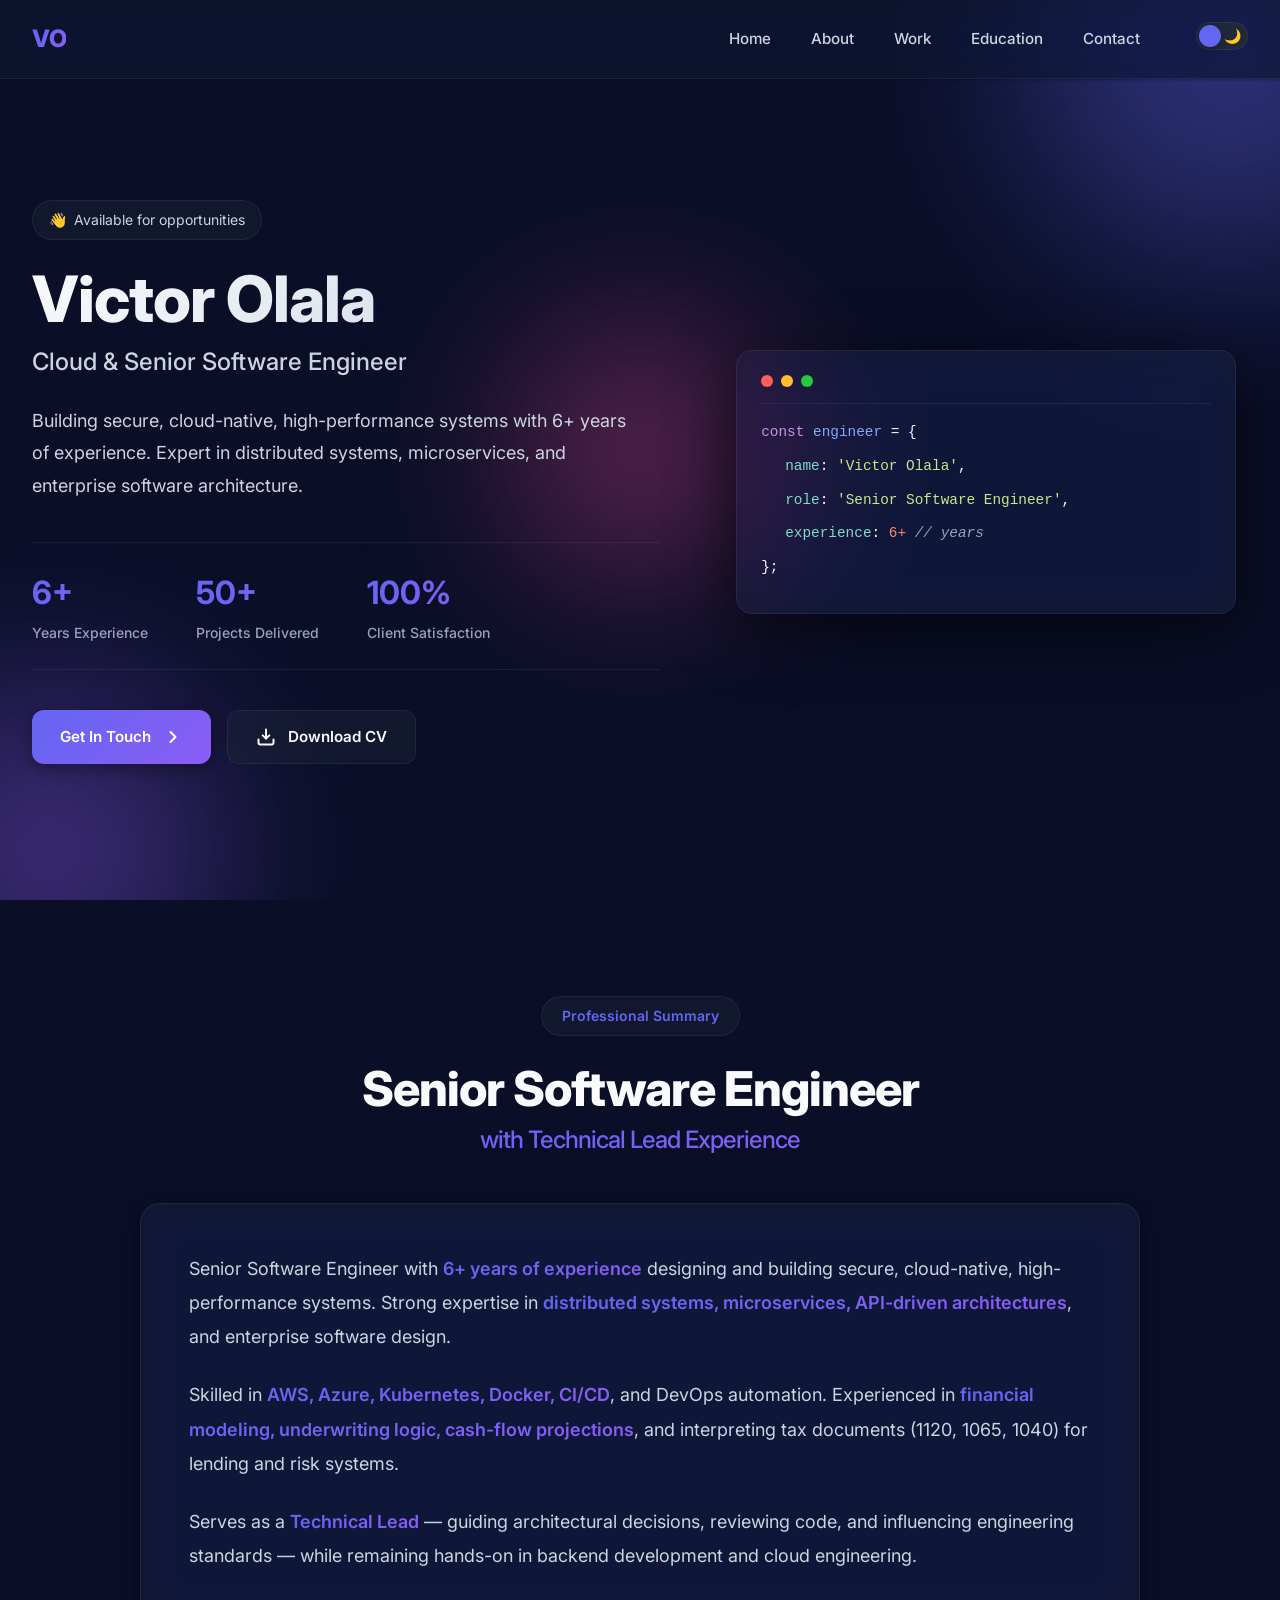
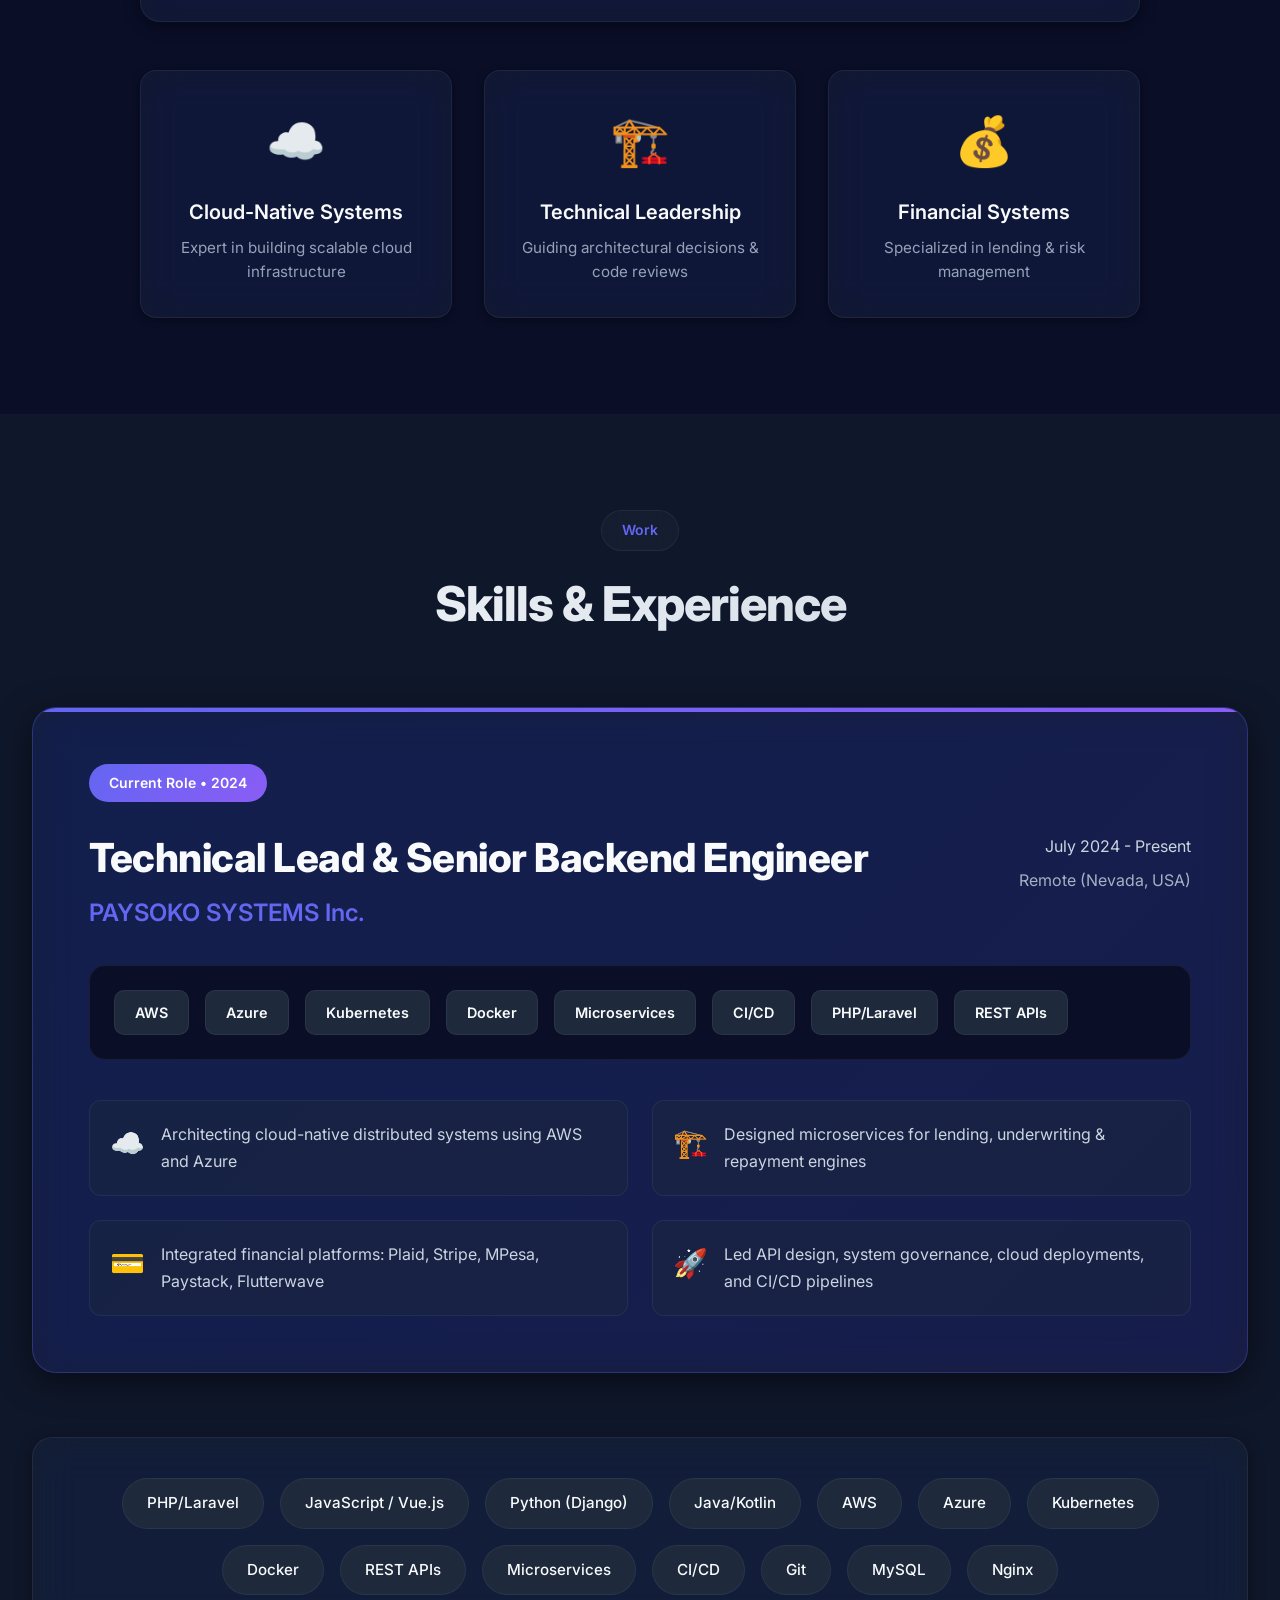
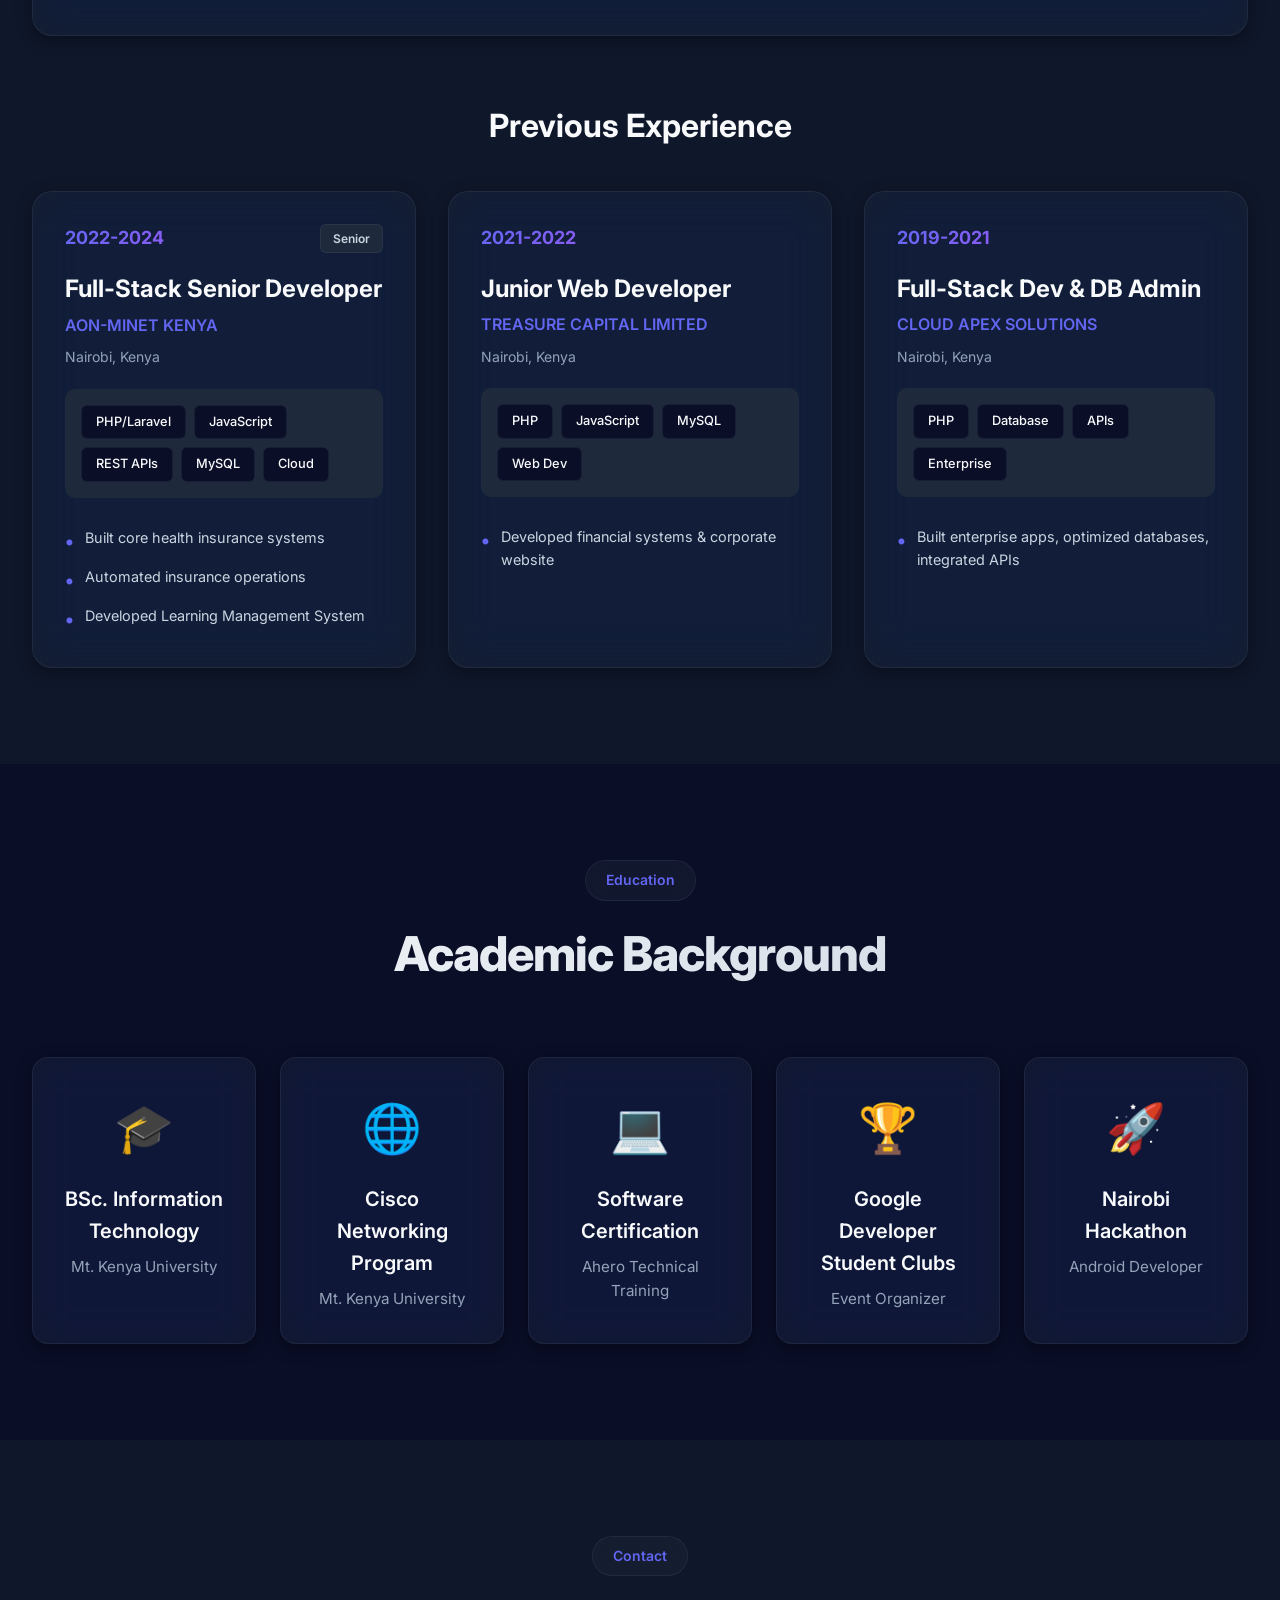
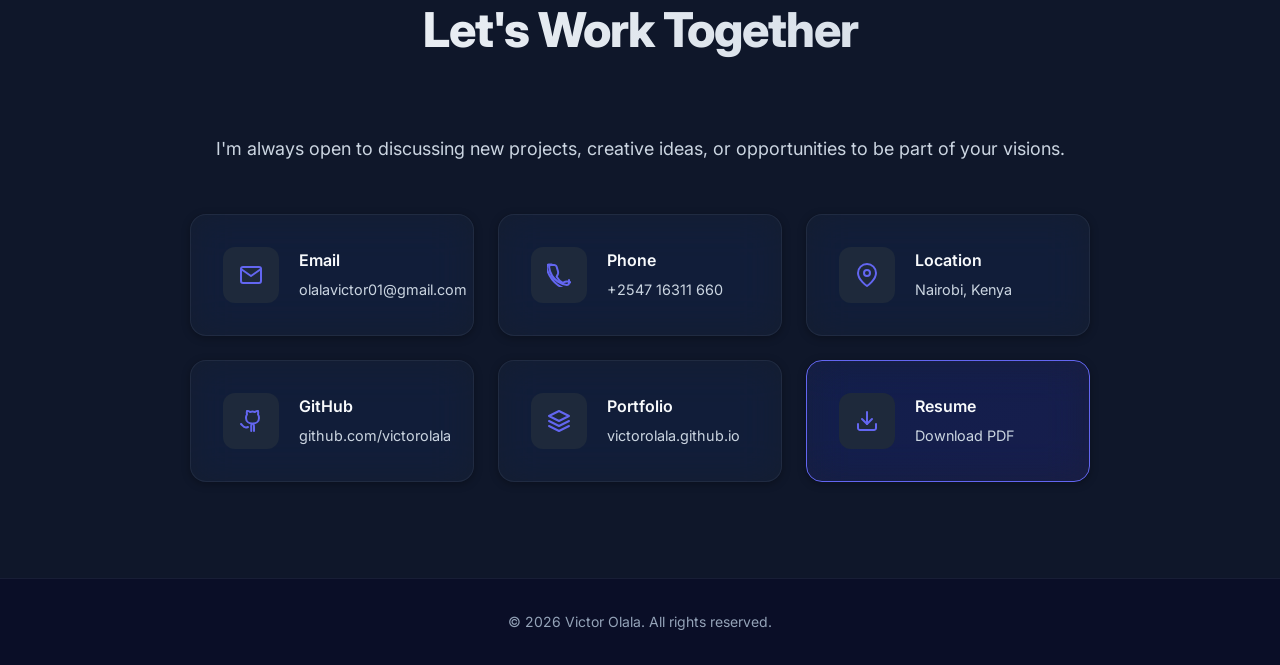
==== commit 1bf22e8f: "fix: CV download on GitHub Pages Rename PDF to match site links and add .nojekyll so Jekyll no longe" ====
--- a/index.html
+++ b/index.html
@@ -79,7 +79,7 @@
                                 <path d="M7.5 15L12.5 10L7.5 5" stroke="currentColor" stroke-width="2" stroke-linecap="round" stroke-linejoin="round"/>
                             </svg>
                         </a>
-                        <a href="my_cv/Victor_Olala_Senior_Software_Engineer.pdf" download class="btn btn-secondary">
+                        <a href="my_cv/Victor_Olala_Senior_Software_Engineer.pdf" download="Victor_Olala_Senior_Software_Engineer.pdf" class="btn btn-secondary">
                             <svg width="20" height="20" viewBox="0 0 20 20" fill="none">
                                 <path d="M17.5 12.5V15.8333C17.5 16.2754 17.3244 16.6993 17.0118 17.0118C16.6993 17.3244 16.2754 17.5 15.8333 17.5H4.16667C3.72464 17.5 3.30072 17.3244 2.98816 17.0118C2.67559 16.6993 2.5 16.2754 2.5 15.8333V12.5M13.3333 8.33333L10 11.6667M10 11.6667L6.66667 8.33333M10 11.6667V2.5" stroke="currentColor" stroke-width="2" stroke-linecap="round" stroke-linejoin="round"/>
                             </svg>
@@ -421,7 +421,7 @@
                                 <p>victorolala.github.io</p>
                             </div>
                         </a>
-                        <a href="my_cv/Victor_Olala_Senior_Software_Engineer.pdf" download class="contact-card contact-cv-card">
+                        <a href="my_cv/Victor_Olala_Senior_Software_Engineer.pdf" download="Victor_Olala_Senior_Software_Engineer.pdf" class="contact-card contact-cv-card">
                             <div class="contact-icon-wrapper">
                                 <svg width="24" height="24" viewBox="0 0 24 24" fill="none">
                                     <path d="M21 15V19C21 19.5304 20.7893 20.0391 20.4142 20.4142C20.0391 20.7893 19.5304 21 19 21H5C4.46957 21 3.96086 20.7893 3.58579 20.4142C3.21071 20.0391 3 19.5304 3 19V15" stroke="currentColor" stroke-width="2" stroke-linecap="round" stroke-linejoin="round"/>
--- a/styles.css
+++ b/styles.css
@@ -1290,6 +1290,10 @@
     .about-paragraph {
         font-size: 1rem;
     }
+
+    .experiences-grid {
+        grid-template-columns: 1fr;
+    }
 }
 
 @media (max-width: 480px) {
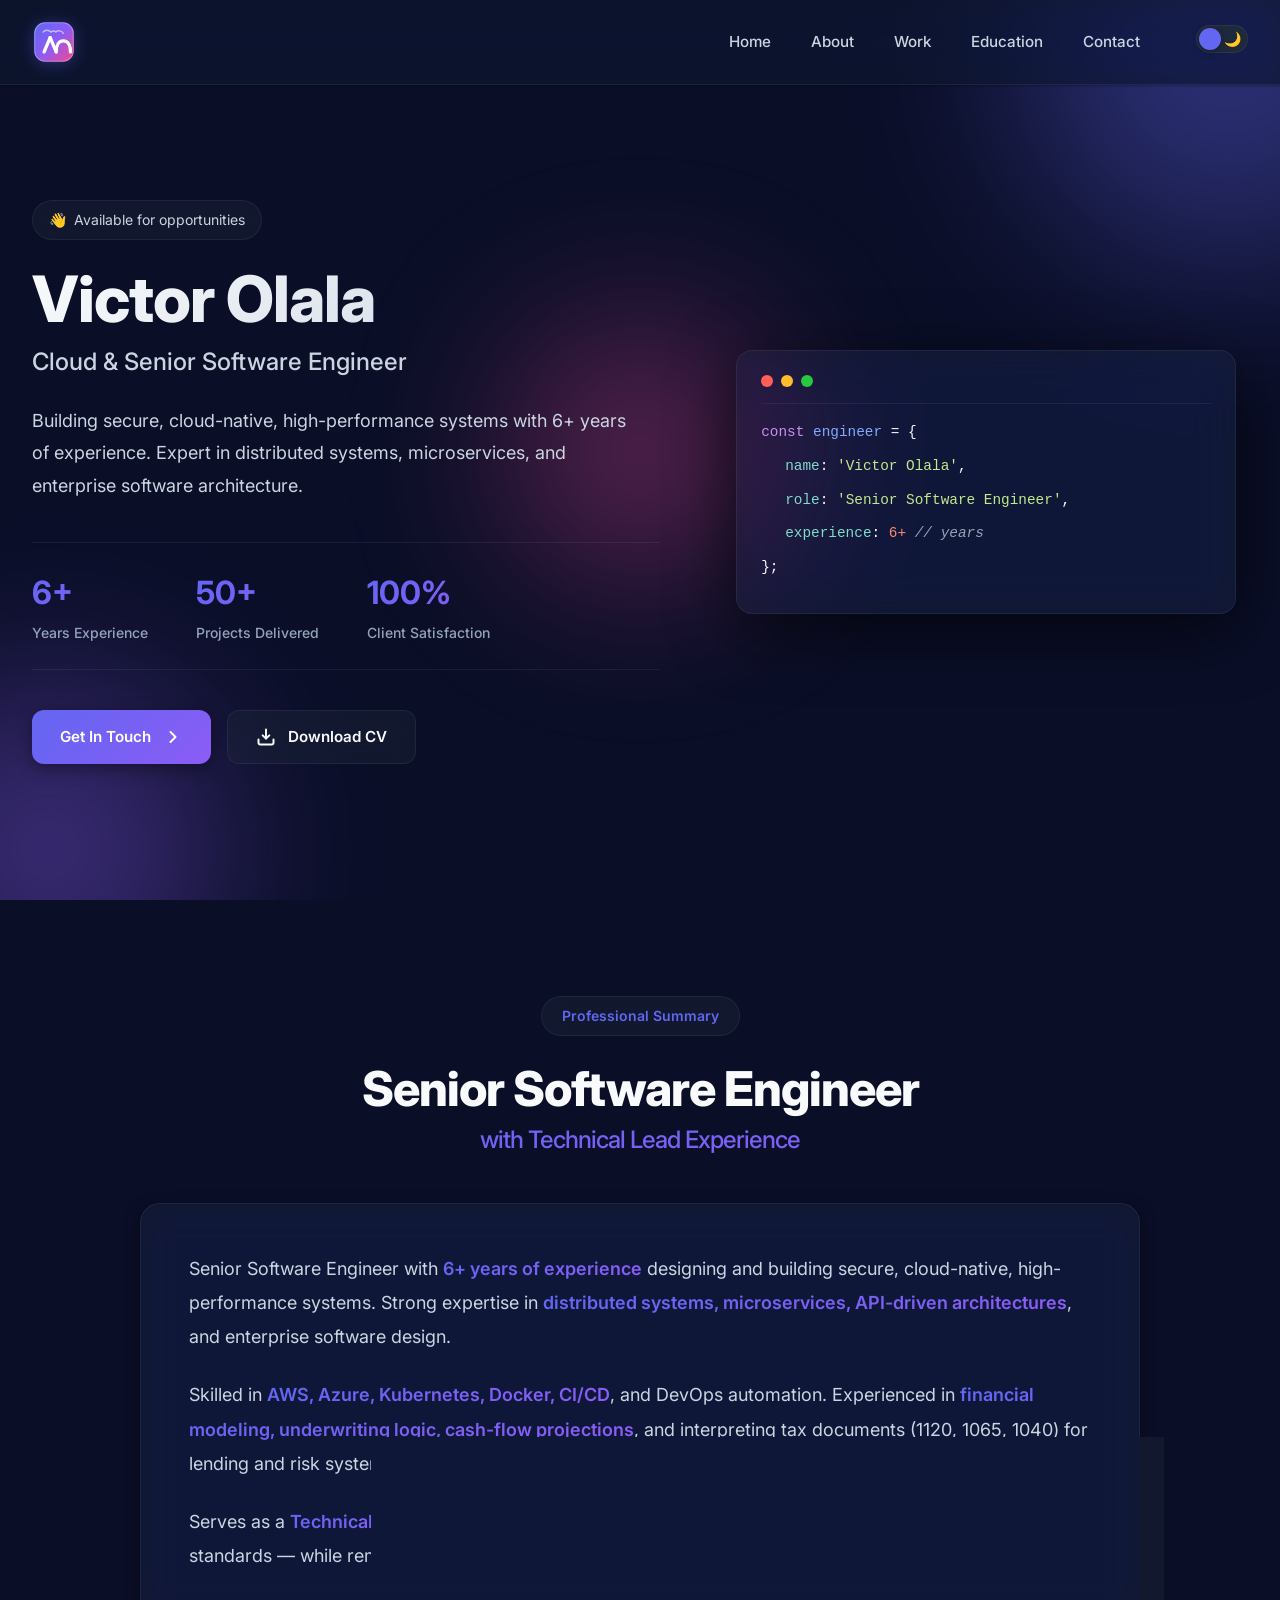
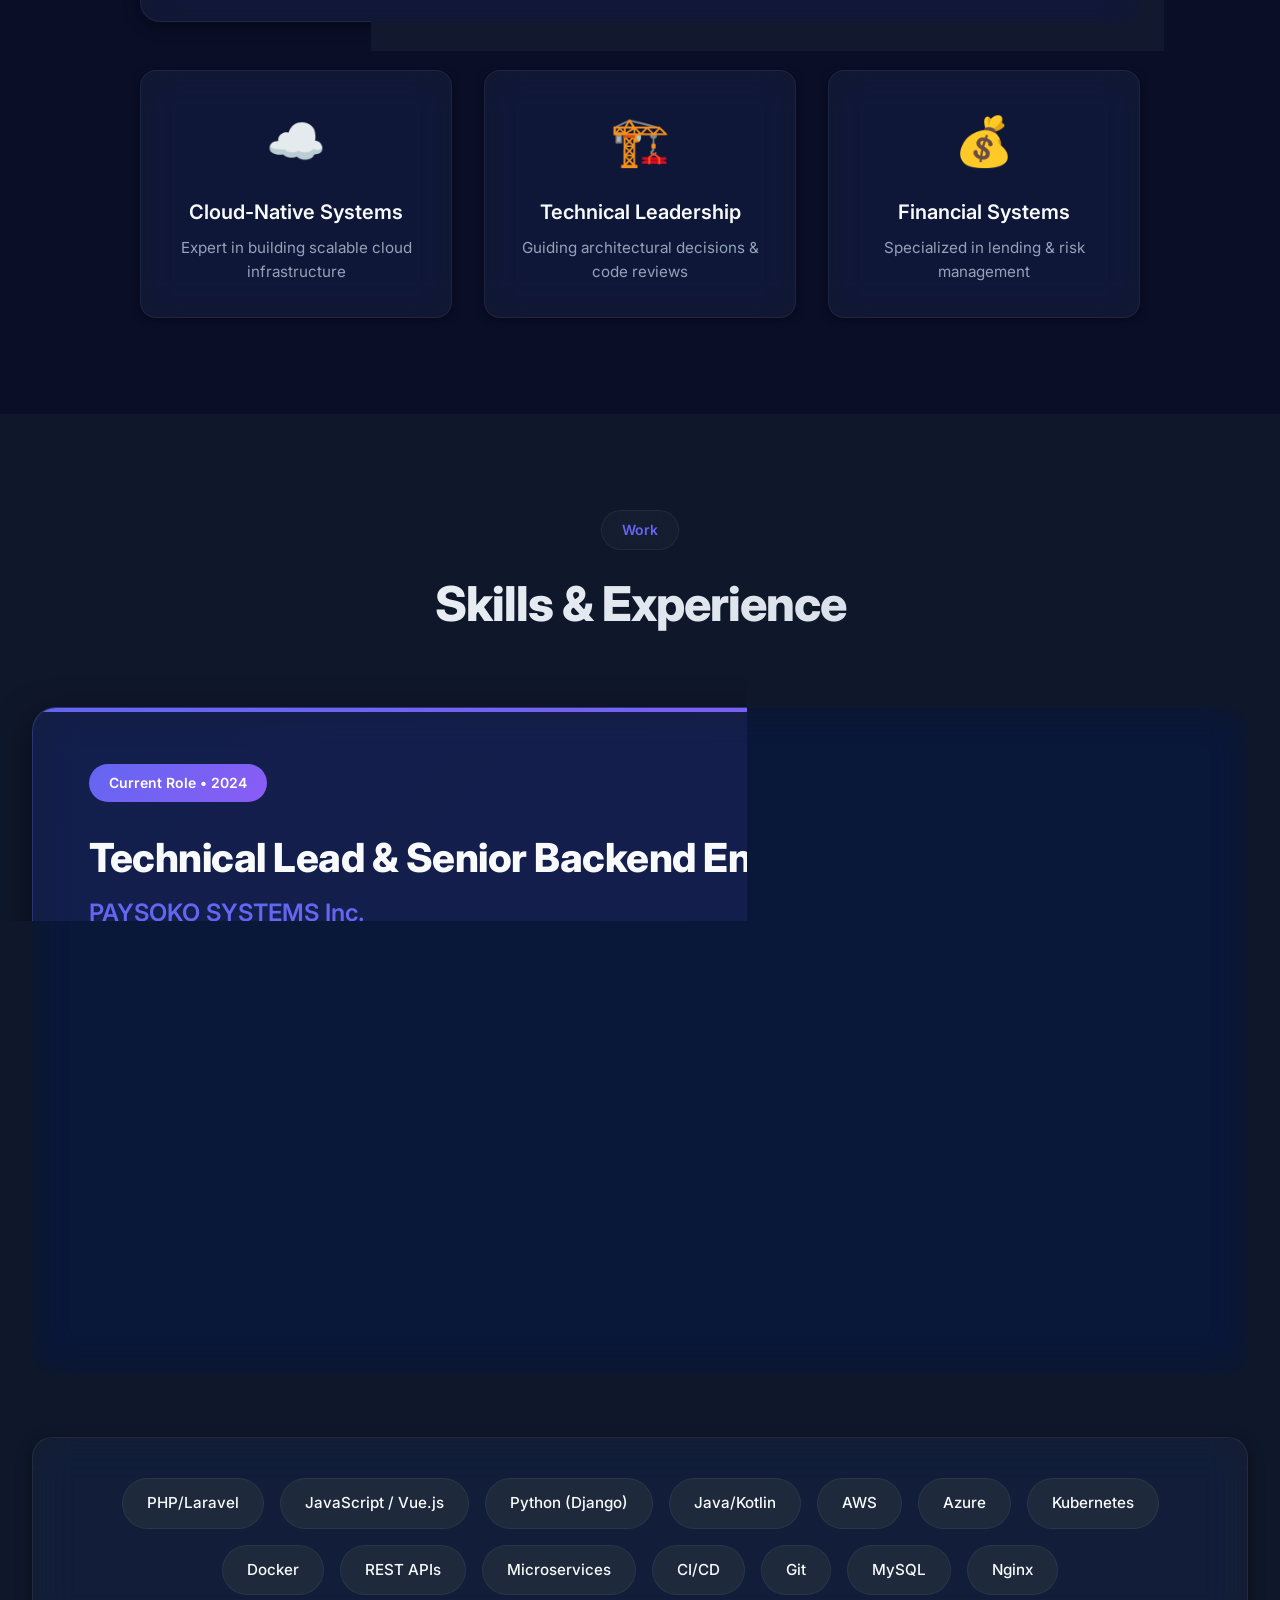
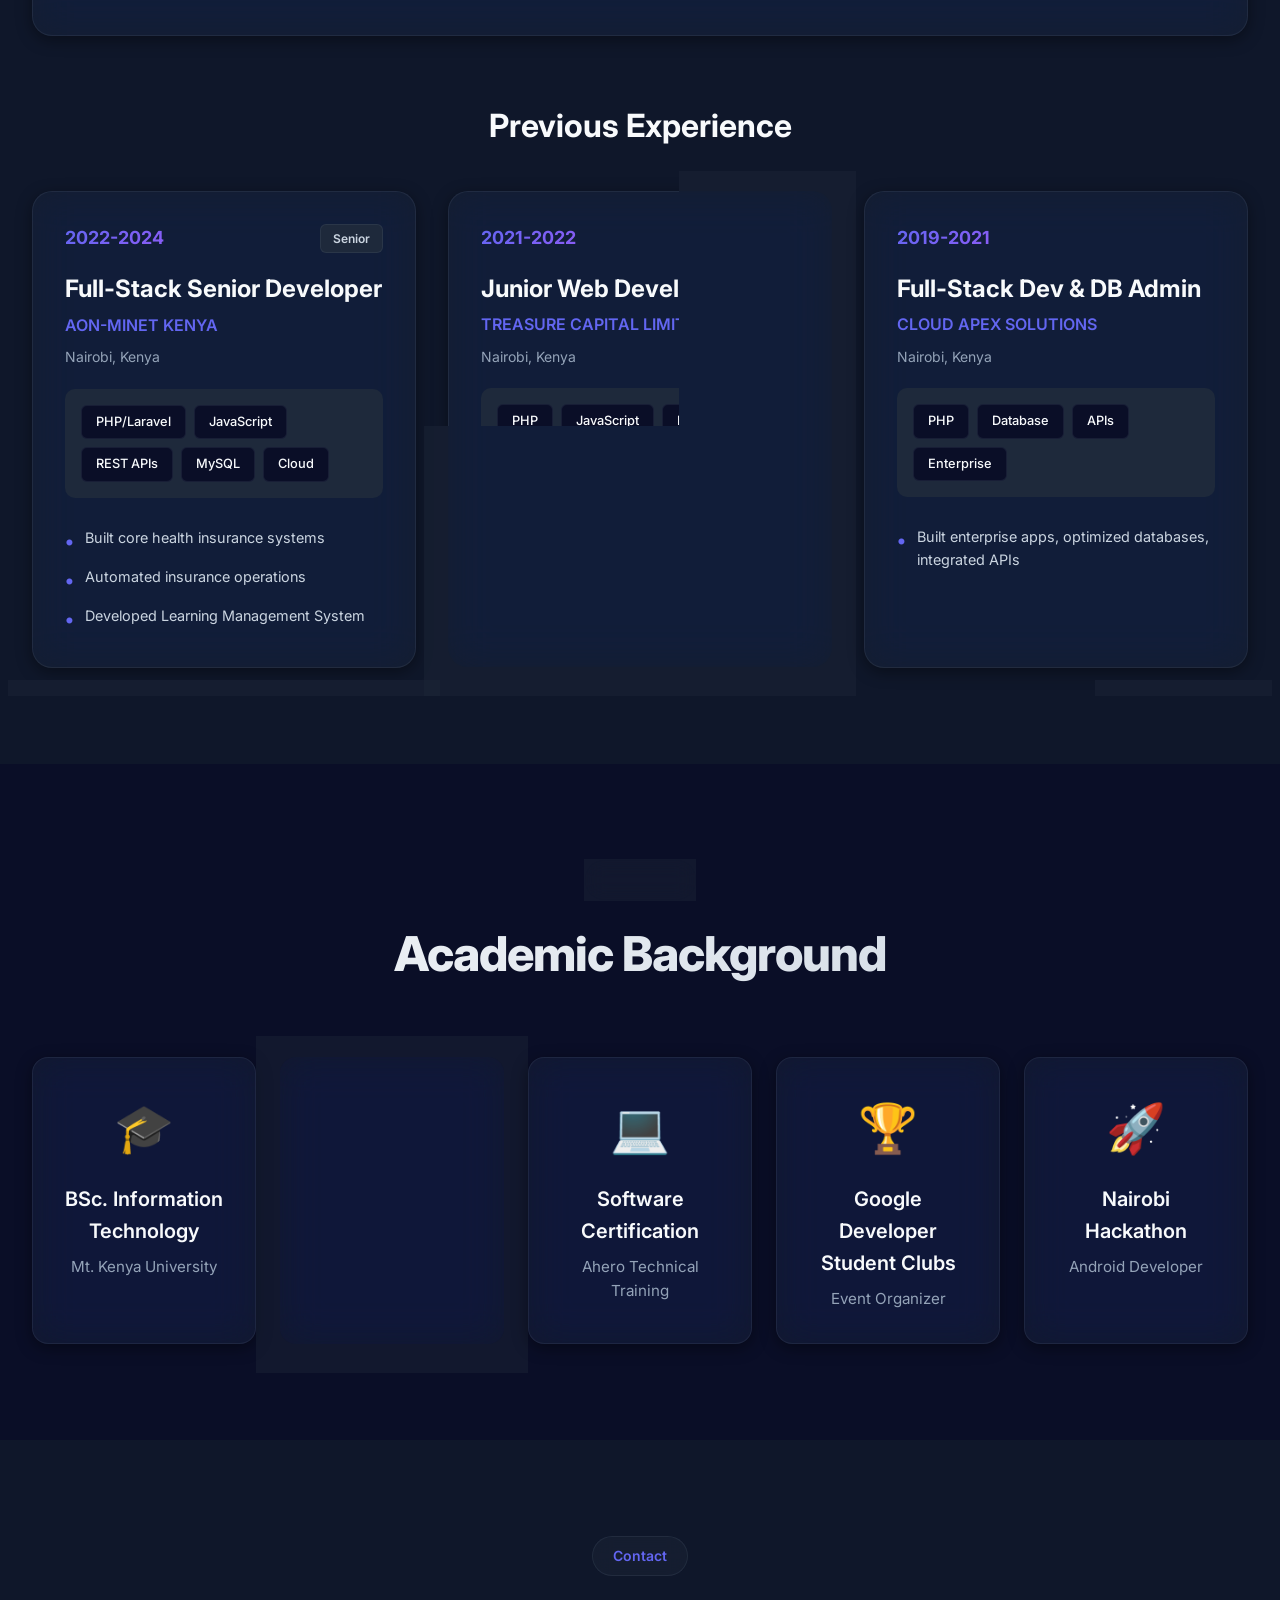
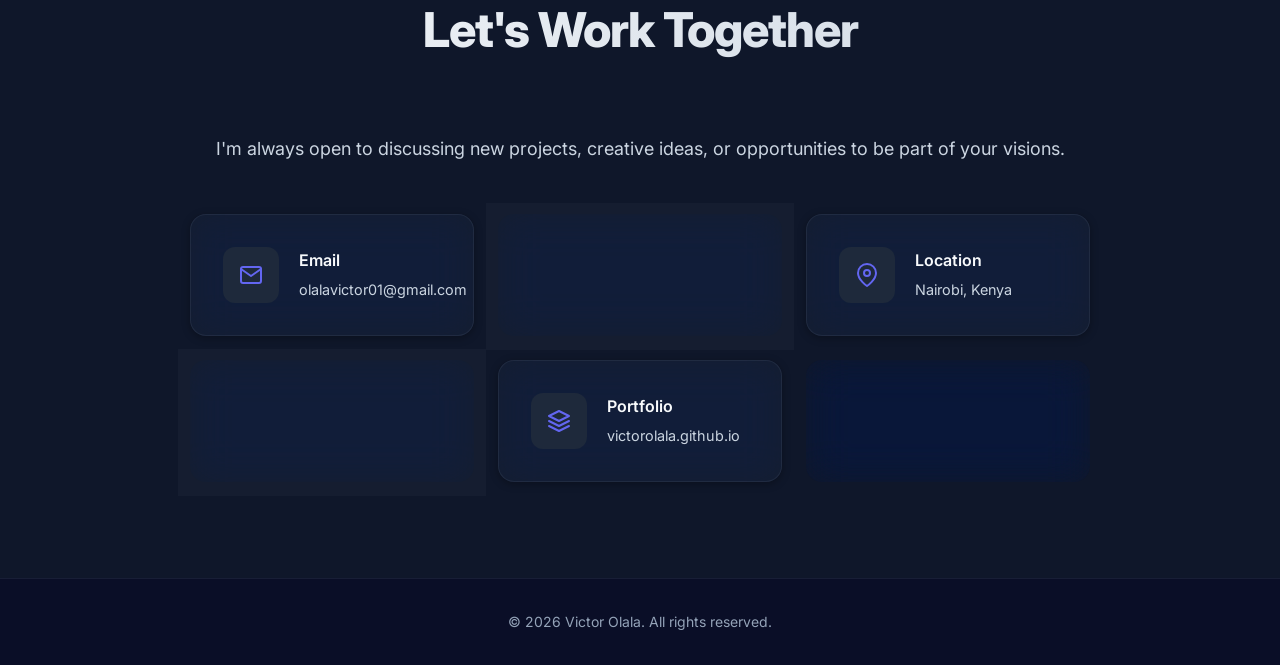
==== commit 4d5d8b9f: "fix: logo display with inline SVG and deployed assets Embed navbar logo inline for reliable loading," ====
--- a/index.html
+++ b/index.html
@@ -3,7 +3,21 @@
 <head>
     <meta charset="UTF-8">
     <meta name="viewport" content="width=device-width, initial-scale=1.0">
+    <link rel="canonical" href="https://victorolala.github.io/">
+    <script>
+        (function () {
+            var path = location.pathname;
+            if (/\/index\.html?$/i.test(path)) {
+                history.replaceState(
+                    null,
+                    '',
+                    path.replace(/\/index\.html?$/i, '/') + location.search + location.hash
+                );
+            }
+        })();
+    </script>
     <title>Victor Olala - Cloud & Senior Software Engineer</title>
+    <link rel="icon" href="assets/favicon.svg" type="image/svg+xml">
     <link rel="stylesheet" href="styles.css">
     <link rel="preconnect" href="https://fonts.googleapis.com">
     <link rel="preconnect" href="https://fonts.gstatic.com" crossorigin>
@@ -13,9 +27,23 @@
     <!-- Navigation -->
     <nav class="navbar">
         <div class="nav-container">
-            <div class="logo">
-                <span class="logo-text">VO</span>
-            </div>
+            <a href="#home" class="logo" aria-label="Victor Olala — Home">
+                <svg class="logo-mark" viewBox="0 0 40 40" fill="none" xmlns="http://www.w3.org/2000/svg" aria-hidden="true">
+                    <defs>
+                        <linearGradient id="nav-logo-grad" x1="4" y1="4" x2="36" y2="36" gradientUnits="userSpaceOnUse">
+                            <stop offset="0%" stop-color="#6366f1"/>
+                            <stop offset="50%" stop-color="#8b5cf6"/>
+                            <stop offset="100%" stop-color="#ec4899"/>
+                        </linearGradient>
+                    </defs>
+                    <rect x="2" y="2" width="36" height="36" rx="10" fill="url(#nav-logo-grad)"/>
+                    <rect x="2.5" y="2.5" width="35" height="35" rx="9.5" stroke="rgba(255,255,255,0.28)" stroke-width="1"/>
+                    <path d="M10 11c1.8-2.2 5.5-2.2 7.2 0 1.2-1 3-1.2 4.4-.2 2.2-1.8 5.6-1.1 6.9 1.3" stroke="rgba(255,255,255,0.55)" stroke-width="1.25" stroke-linecap="round" fill="none"/>
+                    <path d="M11 29L16.5 16" stroke="#fff" stroke-width="3" stroke-linecap="round"/>
+                    <path d="M16.5 16L22 29" stroke="#fff" stroke-width="3" stroke-linecap="round"/>
+                    <path d="M22 29c0-5.5 2-10 6.5-10s6.5 4.5 6.5 10" stroke="#fff" stroke-width="3" stroke-linecap="round" fill="none"/>
+                </svg>
+            </a>
             <ul class="nav-menu">
                 <li><a href="#home" class="nav-link">Home</a></li>
                 <li><a href="#about" class="nav-link">About</a></li>
--- a/styles.css
+++ b/styles.css
@@ -93,6 +93,34 @@
     align-items: center;
 }
 
+.logo {
+    display: flex;
+    align-items: center;
+    text-decoration: none;
+    flex-shrink: 0;
+}
+
+.logo-mark {
+    display: block;
+    width: 44px;
+    height: 44px;
+    flex-shrink: 0;
+    transition: transform 0.45s cubic-bezier(0.34, 1.56, 0.64, 1), filter 0.3s ease;
+    filter: drop-shadow(0 2px 8px rgba(99, 102, 241, 0.35));
+}
+
+.logo:hover .logo-mark,
+.logo:focus-visible .logo-mark {
+    transform: scale(1.08) rotate(-4deg);
+    filter: drop-shadow(0 4px 16px rgba(99, 102, 241, 0.55));
+}
+
+.logo:focus-visible {
+    outline: 2px solid var(--primary-color);
+    outline-offset: 4px;
+    border-radius: 12px;
+}
+
 .logo-text {
     font-size: 1.5rem;
     font-weight: 800;
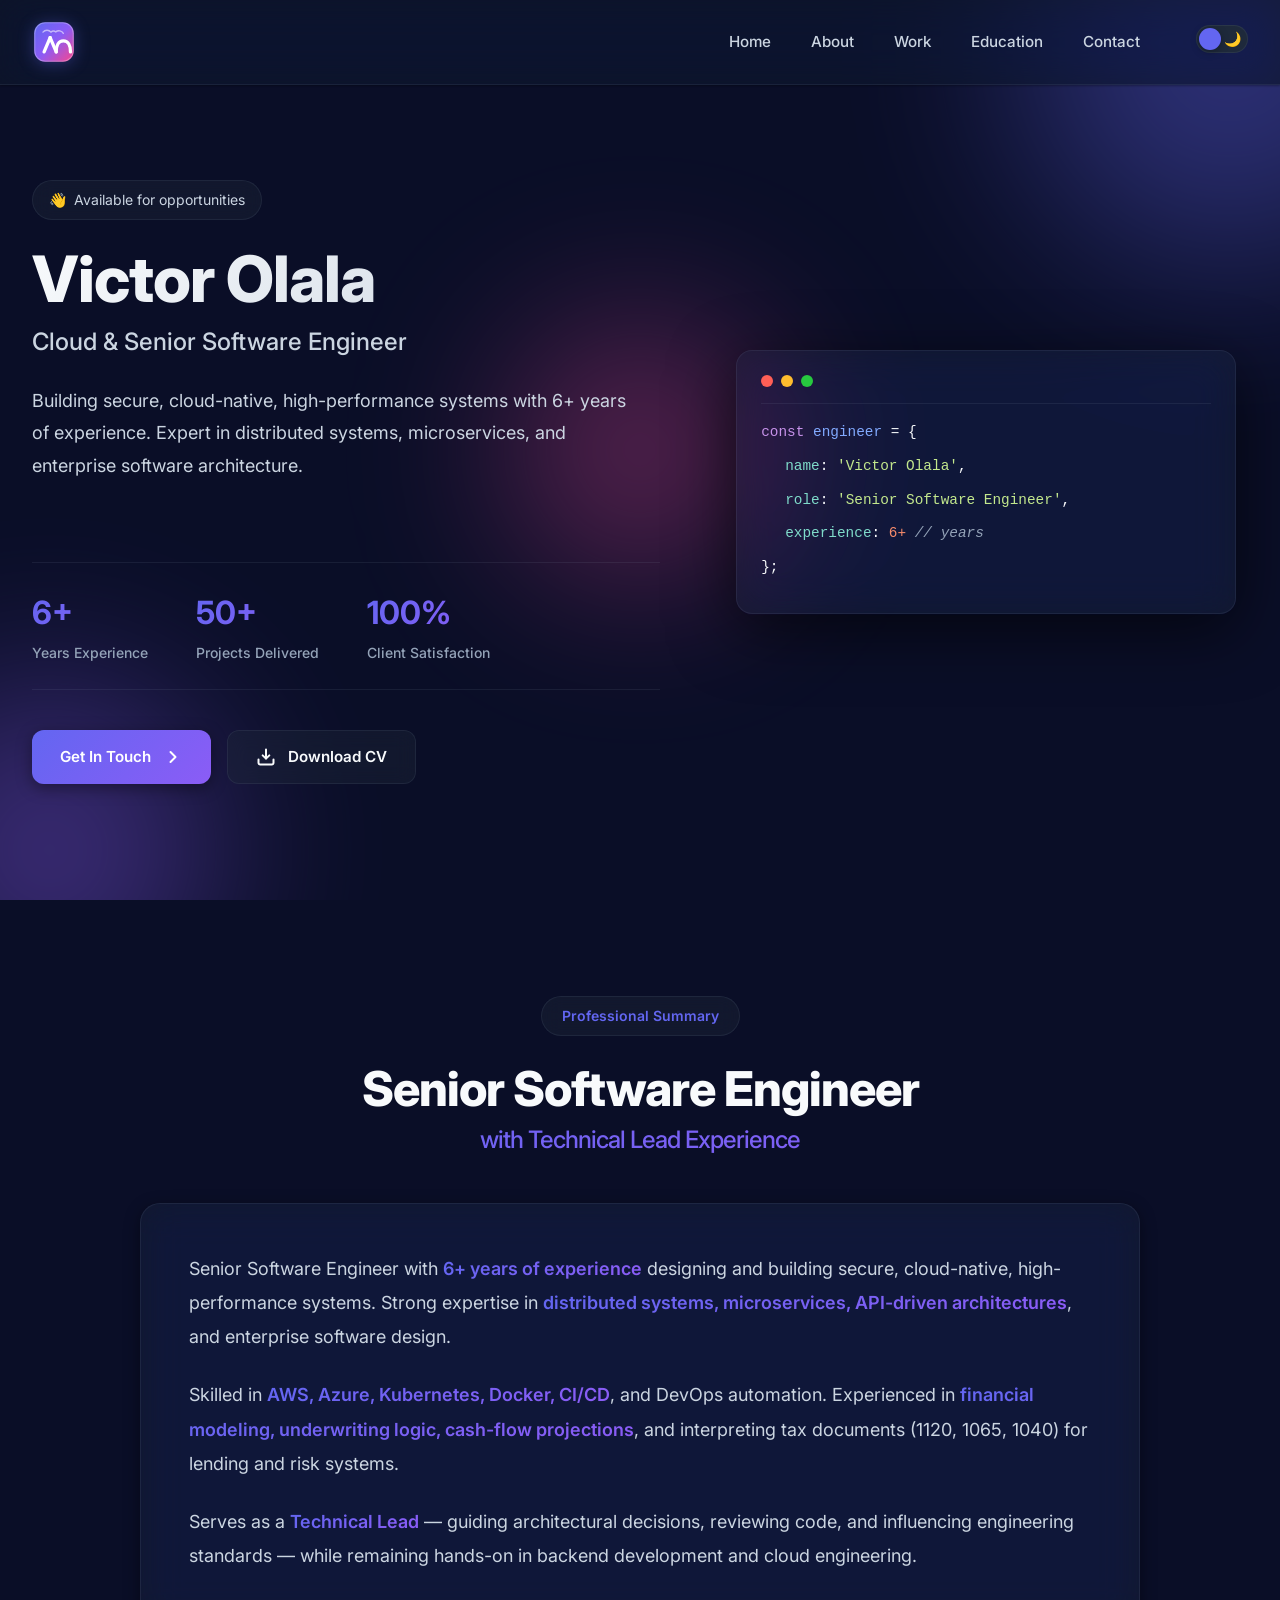
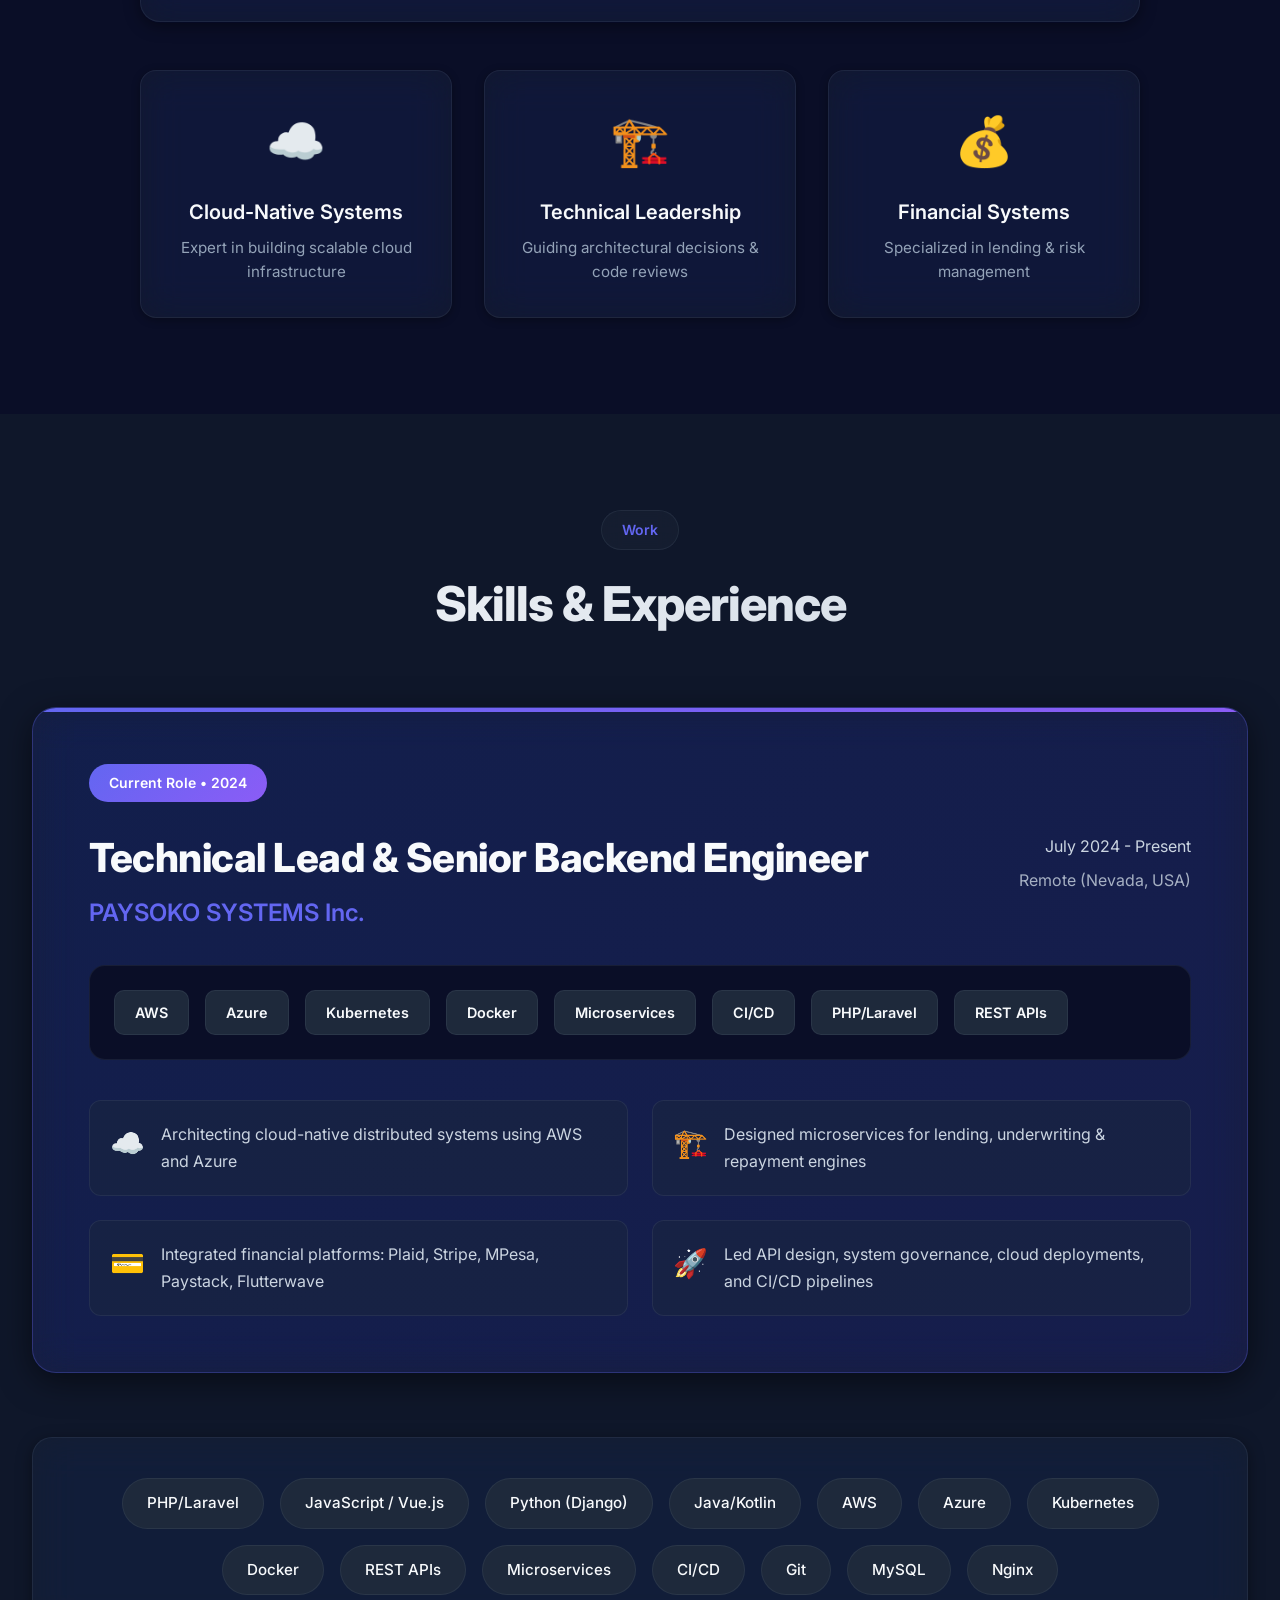
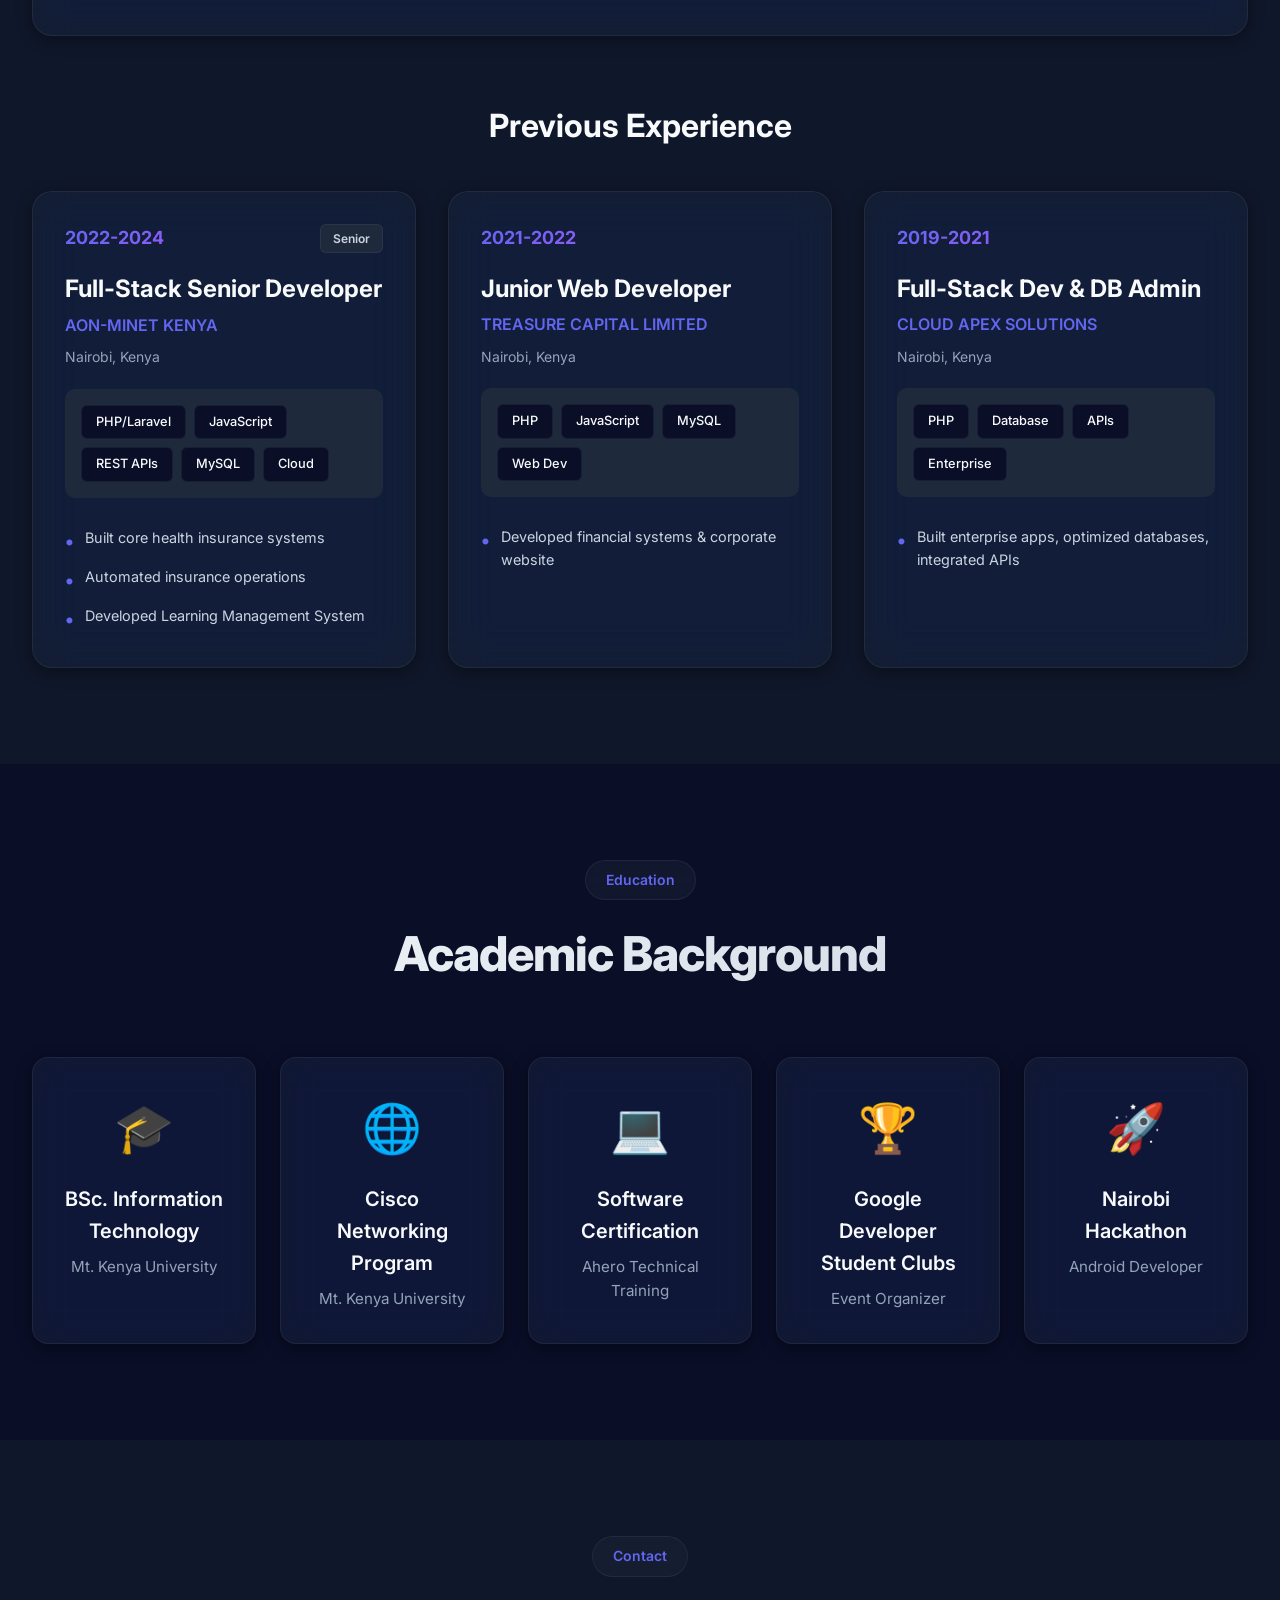
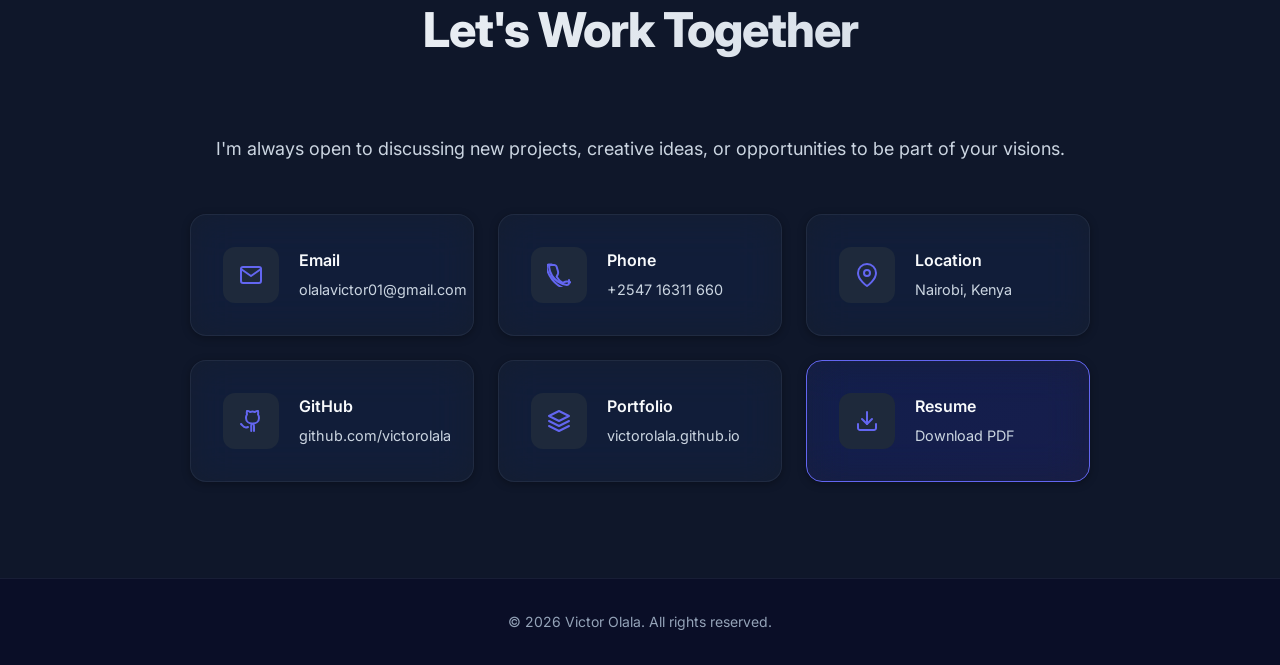
==== commit a5c7cff6: "fix: hero code console layout on mobile Restructure hero into intro, visual, and actions blocks so t" ====
--- a/index.html
+++ b/index.html
@@ -74,7 +74,7 @@
         </div>
         <div class="container hero-container">
             <div class="hero-content">
-                <div class="hero-text">
+                <div class="hero-intro">
                     <div class="hero-badge">
                         <span>👋</span> Available for opportunities
                     </div>
@@ -86,34 +86,6 @@
                         Building secure, cloud-native, high-performance systems with 6+ years of experience. 
                         Expert in distributed systems, microservices, and enterprise software architecture.
                     </p>
-                    <div class="hero-stats">
-                        <div class="stat-item">
-                            <div class="stat-number">6+</div>
-                            <div class="stat-label">Years Experience</div>
-                        </div>
-                        <div class="stat-item">
-                            <div class="stat-number">50+</div>
-                            <div class="stat-label">Projects Delivered</div>
-                        </div>
-                        <div class="stat-item">
-                            <div class="stat-number">100%</div>
-                            <div class="stat-label">Client Satisfaction</div>
-                        </div>
-                    </div>
-                    <div class="hero-buttons">
-                        <a href="#contact" class="btn btn-primary">
-                            <span>Get In Touch</span>
-                            <svg width="20" height="20" viewBox="0 0 20 20" fill="none">
-                                <path d="M7.5 15L12.5 10L7.5 5" stroke="currentColor" stroke-width="2" stroke-linecap="round" stroke-linejoin="round"/>
-                            </svg>
-                        </a>
-                        <a href="my_cv/Victor_Olala_Senior_Software_Engineer.pdf" download="Victor_Olala_Senior_Software_Engineer.pdf" class="btn btn-secondary">
-                            <svg width="20" height="20" viewBox="0 0 20 20" fill="none">
-                                <path d="M17.5 12.5V15.8333C17.5 16.2754 17.3244 16.6993 17.0118 17.0118C16.6993 17.3244 16.2754 17.5 15.8333 17.5H4.16667C3.72464 17.5 3.30072 17.3244 2.98816 17.0118C2.67559 16.6993 2.5 16.2754 2.5 15.8333V12.5M13.3333 8.33333L10 11.6667M10 11.6667L6.66667 8.33333M10 11.6667V2.5" stroke="currentColor" stroke-width="2" stroke-linecap="round" stroke-linejoin="round"/>
-                            </svg>
-                            <span>Download CV</span>
-                        </a>
-                    </div>
                 </div>
                 <div class="hero-visual">
                     <div class="hero-card">
@@ -144,6 +116,36 @@
                             </div>
                             <div class="code-line">};</div>
                         </div>
+                    </div>
+                </div>
+                <div class="hero-actions">
+                    <div class="hero-stats">
+                        <div class="stat-item">
+                            <div class="stat-number">6+</div>
+                            <div class="stat-label">Years Experience</div>
+                        </div>
+                        <div class="stat-item">
+                            <div class="stat-number">50+</div>
+                            <div class="stat-label">Projects Delivered</div>
+                        </div>
+                        <div class="stat-item">
+                            <div class="stat-number">100%</div>
+                            <div class="stat-label">Client Satisfaction</div>
+                        </div>
+                    </div>
+                    <div class="hero-buttons">
+                        <a href="#contact" class="btn btn-primary">
+                            <span>Get In Touch</span>
+                            <svg width="20" height="20" viewBox="0 0 20 20" fill="none">
+                                <path d="M7.5 15L12.5 10L7.5 5" stroke="currentColor" stroke-width="2" stroke-linecap="round" stroke-linejoin="round"/>
+                            </svg>
+                        </a>
+                        <a href="my_cv/Victor_Olala_Senior_Software_Engineer.pdf" download="Victor_Olala_Senior_Software_Engineer.pdf" class="btn btn-secondary">
+                            <svg width="20" height="20" viewBox="0 0 20 20" fill="none">
+                                <path d="M17.5 12.5V15.8333C17.5 16.2754 17.3244 16.6993 17.0118 17.0118C16.6993 17.3244 16.2754 17.5 15.8333 17.5H4.16667C3.72464 17.5 3.30072 17.3244 2.98816 17.0118C2.67559 16.6993 2.5 16.2754 2.5 15.8333V12.5M13.3333 8.33333L10 11.6667M10 11.6667L6.66667 8.33333M10 11.6667V2.5" stroke="currentColor" stroke-width="2" stroke-linecap="round" stroke-linejoin="round"/>
+                            </svg>
+                            <span>Download CV</span>
+                        </a>
                     </div>
                 </div>
             </div>
--- a/styles.css
+++ b/styles.css
@@ -244,7 +244,7 @@
     display: flex;
     align-items: center;
     position: relative;
-    overflow: hidden;
+    overflow-x: clip;
     padding: 8rem 0 4rem;
 }
 
@@ -309,8 +309,25 @@
 .hero-content {
     display: grid;
     grid-template-columns: 1.2fr 1fr;
-    gap: 4rem;
-    align-items: center;
+    grid-template-rows: auto auto;
+    gap: 2.5rem 4rem;
+    align-items: start;
+}
+
+.hero-intro {
+    grid-column: 1;
+    grid-row: 1;
+}
+
+.hero-visual {
+    grid-column: 2;
+    grid-row: 1 / span 2;
+    align-self: center;
+}
+
+.hero-actions {
+    grid-column: 1;
+    grid-row: 2;
 }
 
 .hero-badge {
@@ -1166,9 +1183,53 @@
 
 /* Responsive Design */
 @media (max-width: 1024px) {
+    .hero {
+        min-height: auto;
+        align-items: flex-start;
+        padding: 6.5rem 0 2.5rem;
+    }
+
     .hero-content {
         grid-template-columns: 1fr;
-        gap: 3rem;
+        grid-template-rows: auto;
+        gap: 1.75rem;
+    }
+
+    .hero-intro,
+    .hero-visual,
+    .hero-actions {
+        grid-column: 1;
+        grid-row: auto;
+    }
+
+    .hero-visual {
+        align-self: stretch;
+        width: 100%;
+    }
+
+    .hero-card {
+        max-width: none;
+        animation: none;
+    }
+
+    .hero-description {
+        max-width: none;
+        margin-bottom: 0;
+        font-size: 1rem;
+        line-height: 1.7;
+    }
+
+    .hero-title {
+        margin-bottom: 1rem;
+    }
+
+    .hero-badge {
+        margin-bottom: 1rem;
+    }
+
+    .hero-stats {
+        margin-bottom: 1.5rem;
+        padding: 1.25rem 0;
     }
 
     .featured-header {
@@ -1340,7 +1401,22 @@
 
     .hero-stats {
         flex-direction: column;
-        gap: 1.5rem;
+        gap: 1.25rem;
+        margin-bottom: 1.25rem;
+    }
+
+    .hero-card {
+        padding: 1.15rem;
+    }
+
+    .card-header {
+        margin-bottom: 0.75rem;
+        padding-bottom: 0.75rem;
+    }
+
+    .code-preview {
+        font-size: 0.8125rem;
+        line-height: 1.55;
     }
 
     .education-grid-modern {
